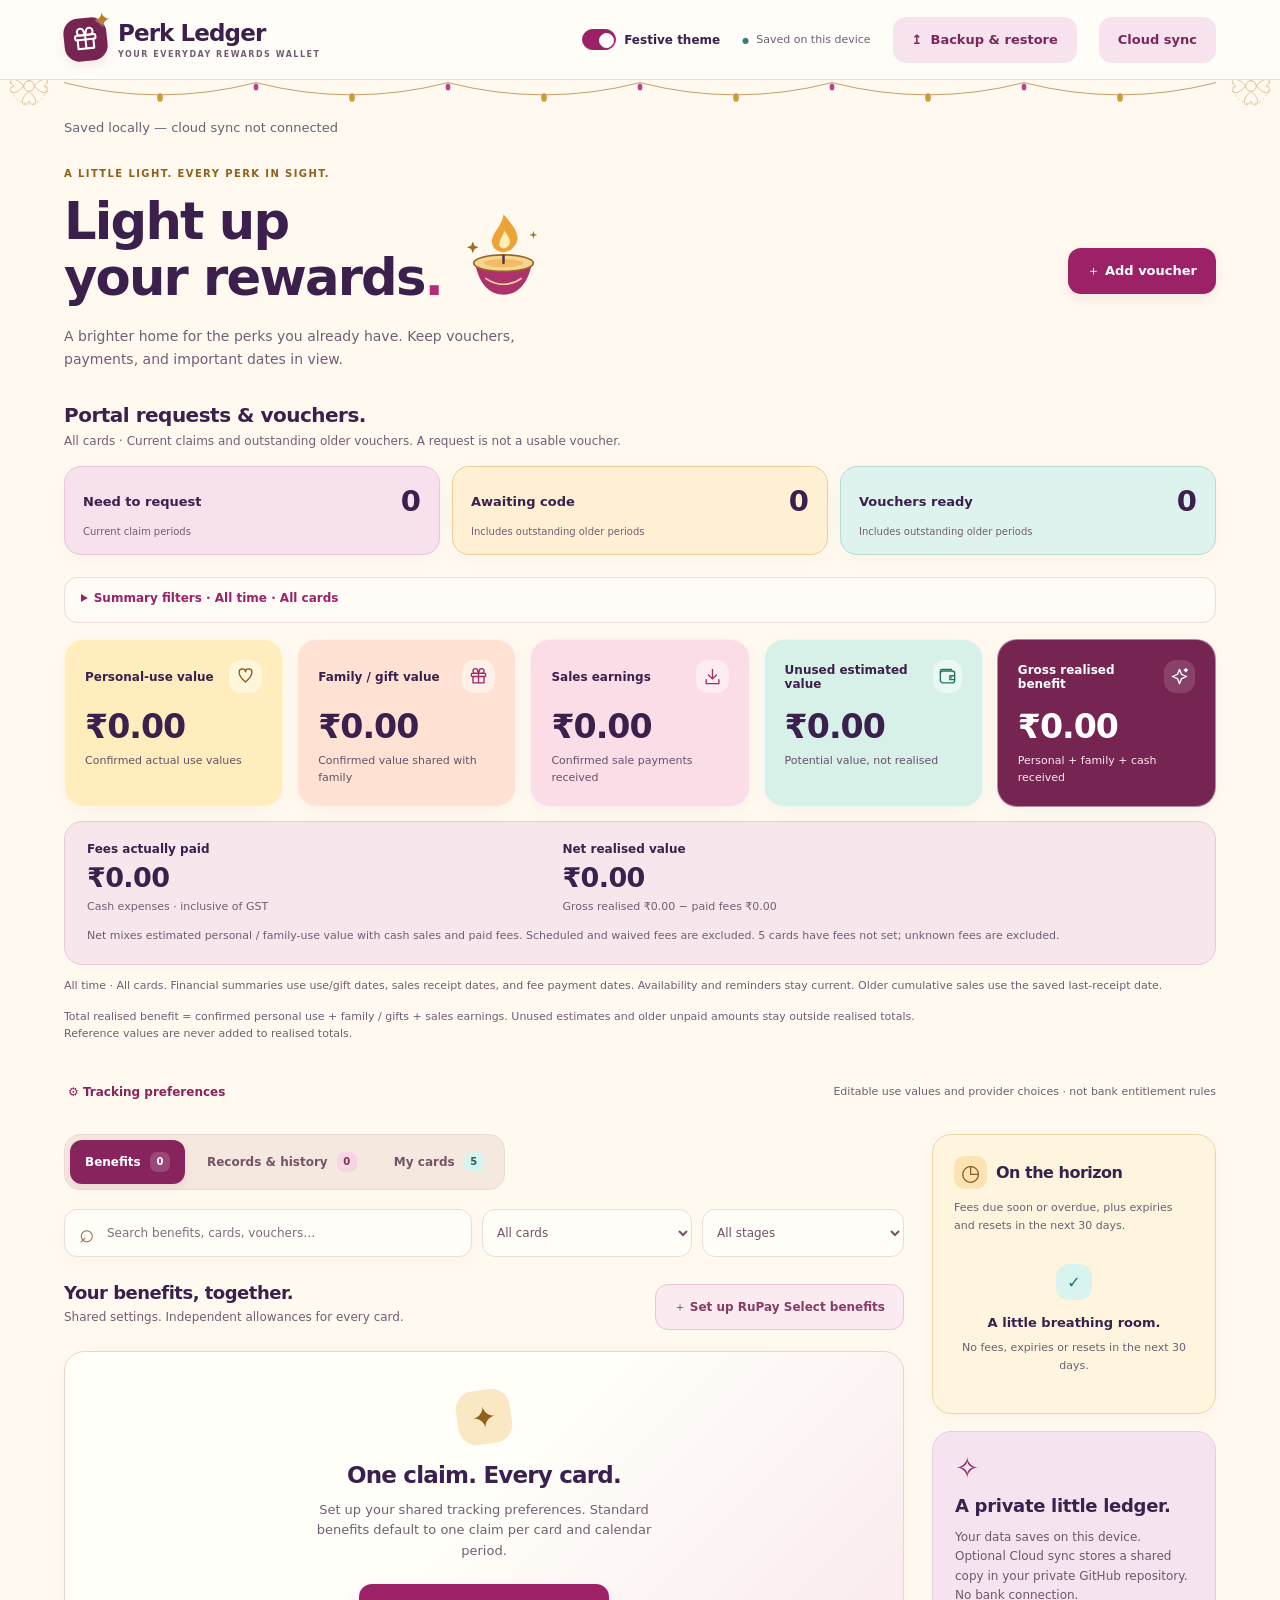
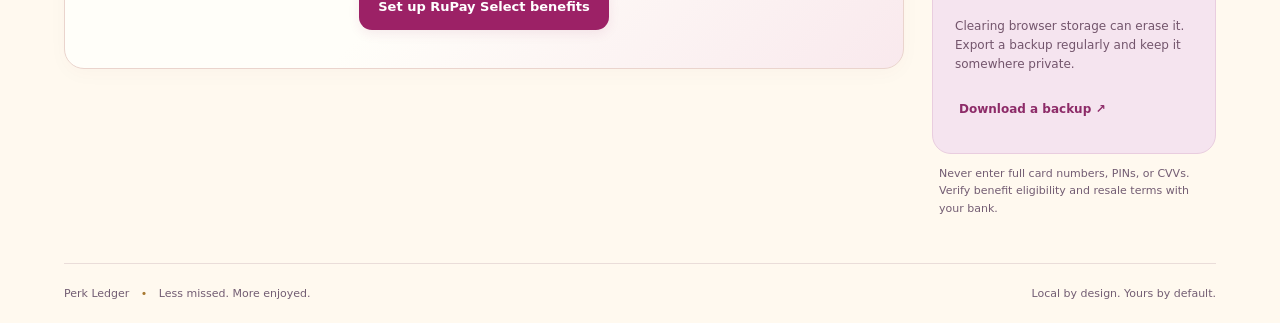
==== index.html @ 4f351e03 "Publish Perk Ledger with optional private GitHub sync" ====
<!doctype html>
<html lang="en" data-theme="festive">
<head>
<meta charset="utf-8"><meta name="viewport" content="width=device-width, initial-scale=1">
<meta name="theme-color" content="#f5f2ff"><meta name="description" content="Your private, browser-based RuPay Select benefits ledger. Track allowances, vouchers and payments.">
<title>Perk Ledger — Your rewards wallet</title>
<link rel="icon" href="./icon.svg" type="image/svg+xml"><link rel="stylesheet" href="./styles.css"><link rel="stylesheet" href="./festive.css"><link rel="stylesheet" href="./redemptions.css"><link rel="stylesheet" href="./fees.css"><link rel="stylesheet" href="./workflow.css">
<script type="module" src="./app.mjs"></script>
</head>
<body>
<header class="topbar"><a href="./" class="brand"><span class="brand-icon" aria-hidden="true"><svg viewBox="0 0 24 24" fill="none" stroke="currentColor" stroke-width="1.8" stroke-linecap="round" stroke-linejoin="round"><rect x="3" y="8" width="18" height="4" rx="1"/><path d="M5 12v8h14v-8M12 8v12M12 8H8a3 3 0 1 1 3-3Zm0 0h4a3 3 0 1 0-3-3Z"/></svg><span>✦</span></span><span>Perk Ledger<small>YOUR EVERYDAY REWARDS WALLET</small></span></a><div class="header-right"><div class="theme-setting"><label class="theme-toggle"><input type="checkbox" id="festive-theme" role="switch" checked><span>Festive theme</span></label><span id="theme-notice" role="status"></span></div><span id="save-state" role="status">Saved on this device</span><button class="button subtle" data-action="backup">↥ <span>Backup & restore</span></button></div></header>
<div class="festive-lights" aria-hidden="true"><svg viewBox="0 0 1200 32" preserveAspectRatio="none"><path d="M0 3Q100 31 200 3Q300 31 400 3Q500 31 600 3Q700 31 800 3Q900 31 1000 3Q1100 31 1200 3" fill="none" stroke="currentColor" stroke-width="1"/><g fill="#d59a35"><ellipse cx="100" cy="20" rx="3" ry="5"/><ellipse cx="300" cy="20" rx="3" ry="5"/><ellipse cx="500" cy="20" rx="3" ry="5"/><ellipse cx="700" cy="20" rx="3" ry="5"/><ellipse cx="900" cy="20" rx="3" ry="5"/><ellipse cx="1100" cy="20" rx="3" ry="5"/></g><g fill="#bd477c"><ellipse cx="200" cy="8" rx="2.5" ry="4"/><ellipse cx="400" cy="8" rx="2.5" ry="4"/><ellipse cx="600" cy="8" rx="2.5" ry="4"/><ellipse cx="800" cy="8" rx="2.5" ry="4"/><ellipse cx="1000" cy="8" rx="2.5" ry="4"/></g></svg></div>
<main>
<div id="storage-error" class="alert error" role="alert" hidden></div>
<section class="intro"><div><p class="eyebrow" id="intro-eyebrow">A LITTLE PERK. A LOT OF POSSIBILITY.</p><div class="hero-title"><span class="diya" aria-hidden="true"><svg viewBox="0 0 100 110" fill="none"><path d="M50 5c16 18 22 29 12 40-9 11-26 5-26-7 0-11 12-18 14-33Z" fill="#eea338"/><path d="M51 25c7 9 9 15 4 19-5 5-11 1-10-4 1-6 5-10 6-15Z" fill="#ffedb5"/><path d="M16 65c5 26 19 37 34 37s29-11 34-37" fill="#ae326a"/><ellipse cx="50" cy="64" rx="36" ry="10" fill="#f6d492" stroke="#986521" stroke-width="2"/><ellipse cx="50" cy="64" rx="24" ry="5" fill="#f0bc66"/><path d="M50 64v-9" stroke="#5c3150" stroke-width="3" stroke-linecap="round"/><path d="M28 82c14 10 30 10 44 0" stroke="#f5d898" stroke-width="2"/><path d="m13 38 2 5 5 2-5 2-2 5-2-5-5-2 5-2Zm73-13 1 4 4 1-4 1-1 4-1-4-4-1 4-1Z" fill="#9c6c23"/></svg></span><h1 id="page-heading">Your cards.<br>More possibilities<span>.</span></h1></div><p class="muted" id="intro-description">Keep your perks close. Track vouchers, enjoy rewards, and never miss what’s next.</p></div><div class="intro-actions"><button class="button primary" data-action="add-record">＋ Add voucher</button></div></section>
<section class="workflow-overview" aria-label="Portal workflow"><div><h2>Portal requests & vouchers.</h2><p class="muted" id="workflow-scope-note">All cards · Current claims and outstanding older vouchers. A request is not a usable voucher.</p></div><div id="workflow-counts" class="workflow-counts"></div></section><details class="summary-filter-panel"><summary id="summary-filter-caption">Summary filters · All time · All cards</summary><section class="summary-filters" aria-label="Financial summary filters"><label>Totals for<select id="summary-card" aria-label="Financial summaries for card"><option value="">All cards</option></select></label><label>From<input type="date" id="summary-from" min="2000-01-01" max="2199-12-31"></label><label>Through<input type="date" id="summary-to" min="2000-01-01" max="2199-12-31"></label><button class="text-button" data-action="clear-summary">All time</button></section></details><p id="summary-error" class="form-error" role="alert" hidden></p>
<section class="metrics" id="metrics" aria-label="Benefit totals"></section>
<section id="fee-summary" class="fee-summary" aria-label="Card fee totals"></section><p id="summary-filter-note" class="summary-filter-note"></p>
<p class="totals-note">Total realised benefit = confirmed personal use + family / gifts + sales earnings. Unused estimates and older unpaid amounts stay outside realised totals. Reference values are never added to realised totals.</p><section id="review-banner" class="review-banner" hidden></section><div class="preferences-bar"><button class="text-button" data-action="preferences">⚙ Tracking preferences</button><span>Editable use values and provider choices · not bank entitlement rules</span></div>
<div class="workspace"><section class="main-column"><nav class="tabs" aria-label="Ledger sections"><button data-tab="benefits" class="active" aria-current="page">Benefits <span id="benefit-count">0</span></button><button data-tab="records">Records & history <span id="record-count">0</span></button><button data-tab="cards">My cards <span id="card-count">5</span></button></nav>
<div class="toolbar"><label class="search"><span aria-hidden="true">⌕</span><input id="search" type="search" placeholder="Search benefits, cards, vouchers…" aria-label="Search"></label><select id="card-filter" aria-label="Filter by card"></select><select id="workflow-filter" aria-label="Filter by workflow stage"><option value="">All stages</option><option value="not requested">Not requested</option><option value="requested">Requested · awaiting code</option><option value="voucher ready">Voucher ready</option><option value="completed">Completed outcomes</option><option value="expired">Expired vouchers</option><option value="needs review">Needs review</option></select><select id="status-filter" aria-label="Filter by status" hidden><option value="">All statuses</option><option>used personally</option><option>gifted to family</option><option>sold</option><option value="review">Needs review</option><option>expired</option></select></div>
<div class="section-heading"><div><h2 id="section-title">Your benefit collection</h2><p class="muted" id="section-description">Set the rules once. Keep track of every period.</p></div><button id="section-add" class="button outline" data-action="add-benefit">＋ Add benefit</button></div>
<div id="content"></div>
</section><aside><section class="side-panel"><div class="side-title"><span class="small-icon" aria-hidden="true">◷</span><h2>On the horizon</h2></div><p class="muted">Fees due soon or overdue, plus expiries and resets in the next 30 days.</p><div id="upcoming"></div></section><section class="privacy"><span class="small-icon" aria-hidden="true">✧</span><h3>A private little ledger.</h3><p>Your data saves on this device. Optional Cloud sync stores a shared copy in your private GitHub repository. No bank connection.</p><p>Clearing browser storage can erase it. Export a backup regularly and keep it somewhere private.</p><button class="text-button" data-action="export">Download a backup ↗</button></section><p class="aside-note">Never enter full card numbers, PINs, or CVVs. Verify benefit eligibility and resale terms with your bank.</p></aside></div>
<footer><span>Perk Ledger <span class="dot">•</span> Less missed. More enjoyed.</span><span>Local by design. Yours by default.</span></footer>
</main>
<dialog id="editor"><form id="editor-form"><div class="dialog-heading"><div><p class="eyebrow" id="dialog-kicker">YOUR LEDGER</p><h2 id="dialog-title"></h2></div><button type="button" class="icon-button" data-action="close" aria-label="Close dialog">×</button></div><div id="dialog-body"></div><p id="form-error" role="alert" class="form-error"></p><div id="dialog-actions" class="dialog-actions"><button type="button" class="button subtle" data-action="close">Cancel</button><button class="button primary" type="submit">Save changes</button></div></form></dialog>
<div id="toast" class="toast" role="status" hidden><span id="toast-message"></span><span id="celebration" class="celebration"></span></div>
</body></html>
---- styles.css ----
:root {
  color-scheme: light;
  --ink: #20213f;
  --muted: #64627c;
  --line: #e4def2;
  --paper: #f5f2ff;
  --violet: #7039e7;
  --violet-dark: #5624c0;
  --shadow: 0 5px 20px #38206f07;
  font-family: ui-sans-serif, system-ui, -apple-system, BlinkMacSystemFont, 'Segoe UI', sans-serif;
  color: var(--ink);
  background: var(--paper);
  font-synthesis: none;
}
* { box-sizing: border-box; }
body { margin: 0; }
button, input, select, textarea { font: inherit; }
button, a, input, select, textarea { -webkit-tap-highlight-color: transparent; outline-offset: 4px; }
button { cursor: pointer; color: inherit; }
button:disabled { cursor: default; }
a { color: inherit; }
:where(button, a, input, select, textarea):focus-visible { outline: 3px solid #8651ed; }
button[hidden], [hidden] { display: none !important; }
svg { width: 24px; height: 24px; flex-shrink: 0; }
p { line-height: 1.6; }
h2 { font-size: 19px; letter-spacing: -.5px; margin: 0; font-weight: 750; }
h3 { font-size: 17px; letter-spacing: -.3px; margin: 0; font-weight: 750; }
.muted { color: var(--muted); font-size: 13px; line-height: 1.65; margin: 5px 0; }
.topbar {
  min-height: 80px;
  padding: 15px 5%;
  display: flex;
  justify-content: space-between;
  align-items: center;
  gap: 20px;
  background: #ffffffc9;
  border-bottom: 1px solid var(--line);
}
.brand { display: flex; align-items: center; gap: 11px; text-decoration: none; font-weight: 850; font-size: 23px; letter-spacing: -.9px; }
.brand small { display: block; font-size: 8px; letter-spacing: 1.5px; font-weight: 700; margin-top: 4px; color: var(--muted); }
.brand-icon { display: grid; place-items: center; position: relative; background: var(--violet); color: #fff; width: 43px; height: 43px; border-radius: 15px; transform: rotate(-6deg); box-shadow: 0 4px 10px #7039e72b; }
.brand-icon svg { width: 27px; height: 27px; }
.brand-icon span { position: absolute; right: -5px; top: -8px; font-size: 21px; color: #f5ac37; text-shadow: 0 0 3px white; }
.header-right { display: flex; gap: 22px; align-items: center; }
#save-state { font-size: 11px; color: var(--muted); }
#save-state::before { content: '●'; color: #188471; margin-right: 7px; font-size: 8px; }
.button { border: 1px solid transparent; border-radius: 13px; min-height: 46px; padding: 12px 18px; display: inline-flex; align-items: center; justify-content: center; gap: 8px; font-size: 13px; font-weight: 750; text-decoration: none; }
.primary { background: var(--violet); color: white; box-shadow: 0 4px 10px #7039e71a; }
.primary:hover { background: var(--violet-dark); }
.subtle { background: #eee7ff; color: #5432a0; }
.subtle:hover { background: #e4d8ff; }
.outline { border-color: #d9c9fc; background: #f0e9ff; color: #582bad; }
.outline:hover { background: #e7dbff; }
.text-button { color: #5e2cc0; font-size: 12px; font-weight: 750; border: 0; min-height: 44px; background: transparent; padding: 9px 4px; text-align: left; border-radius: 8px; }
.text-button:hover { background: #f0e8ff; }
main { max-width: 1440px; margin: auto; padding: 0 5%; }
.intro { display: flex; justify-content: space-between; align-items: center; gap: 24px; padding: 35px 0 27px; }
.eyebrow { font-size: 10px; font-weight: 800; letter-spacing: 1.4px; margin: 0 0 12px; color: #7350a7; }
h1 { font-size: clamp(36px, 4vw, 52px); line-height: 1.08; font-weight: 850; letter-spacing: -2px; margin: 0 0 15px; }
h1 > span { color: var(--violet); }
.intro .muted { max-width: 470px; font-size: 14px; }
.intro > .button { flex-shrink: 0; }
.metrics { display: grid; grid-template-columns: repeat(4, 1fr); gap: 14px; }
.metric { border: 1px solid #ffffff75; border-radius: 20px; padding: 20px; min-width: 0; box-shadow: var(--shadow); }
.metric-personal { background: #e6dbff; }
.metric-sales { background: #ccf3eb; }
.metric-pending { background: #ffe0cf; }
.metric-unused { background: #fff0b9; }
.metric-label { display: flex; align-items: center; justify-content: space-between; font-size: 12px; font-weight: 750; gap: 8px; }
.metric-icon { display: grid; place-items: center; width: 33px; height: 33px; border-radius: 12px; background: #ffffff75; }
.metric-icon svg { width: 19px; height: 19px; }
.metric-personal .metric-icon { color: #6a32bd; }
.metric-sales .metric-icon { color: #116f67; }
.metric-pending .metric-icon { color: #a24b27; }
.metric-unused .metric-icon { color: #926114; }
.metric > strong { font-size: clamp(26px, 2.6vw, 35px); font-weight: 800; letter-spacing: -1px; display: block; margin: 14px 0 7px; overflow-wrap: anywhere; }
.metric > small { color: #51516b; font-size: 11px; line-height: 1.5; display: block; }
.totals-note { color: var(--muted); font-size: 11px; line-height: 1.6; margin: 13px 0 27px; max-width: 880px; }
.workspace { display: grid; grid-template-columns: minmax(0, 1fr) 284px; gap: 28px; }
.main-column { min-width: 0; }
.tabs { display: flex; gap: 7px; padding: 5px; border: 1px solid #e7dff7; background: #ede7f9; border-radius: 16px; margin-bottom: 19px; width: fit-content; max-width: 100%; }
.tabs button { min-height: 44px; border: 0; border-radius: 12px; font-size: 12px; font-weight: 750; padding: 10px 15px; background: transparent; white-space: nowrap; color: #5d527a; }
.tabs button:hover { background: #e1d6f6; }
.tabs button.active { color: #fff; background: var(--violet); box-shadow: 0 3px 9px #7039e72b; }
.tabs span { display: inline-flex; align-items: center; justify-content: center; min-width: 20px; min-height: 20px; margin-left: 5px; font-size: 10px; padding: 2px 5px; background: #d8f4ef; color: #246659; border-radius: 7px; }
.tabs [data-tab="benefits"] span { background: #eddbff; color: #633b95; }
.tabs [data-tab="records"] span { background: #ffe2ca; color: #8b411b; }
.tabs .active span { background: #ffffff2b; color: #fff; }
.toolbar { display: flex; gap: 10px; }
.search { display: flex; align-items: center; gap: 10px; flex: 1; min-width: 120px; padding: 0 14px; background: #fff; border: 1px solid var(--line); border-radius: 13px; box-shadow: var(--shadow); }
.search > span { font-size: 26px; color: #8668b1; }
.search input { border: 0; background: none; min-width: 0; width: 100%; min-height: 46px; font-size: 12px; color: var(--ink); }
input::placeholder { color: #76708b; opacity: 1; }
.toolbar select { max-width: 210px; font-size: 12px; min-width: 110px; min-height: 46px; background: #fff; border: 1px solid var(--line); border-radius: 13px; padding: 10px; color: #554674; }
.section-heading { display: flex; gap: 15px; align-items: center; justify-content: space-between; margin: 25px 0 18px; }
.section-heading h2 { font-size: 18px; }
.section-heading .muted { font-size: 12px; }
.section-heading .button { white-space: nowrap; font-size: 12px; }
.benefit-grid, .cards-grid { display: grid; grid-template-columns: repeat(2, minmax(0, 1fr)); gap: 16px; }
.category-spa { --accent: #b42b77; --tint: #ffe4f3; --edge: #f4bddc; }
.category-fitness { --accent: #ac4b10; --tint: #ffead5; --edge: #f6cd9e; }
.category-healthcare { --accent: #08766d; --tint: #d5f7ef; --edge: #a2ded2; }
.category-ott { --accent: #6d36c5; --tint: #eee1ff; --edge: #d9bdf9; }
.category-cab { --accent: #255cc0; --tint: #e1edff; --edge: #b8d2fc; }
.category-other { --accent: #62518c; --tint: #ece7f8; --edge: #d5c9ee; }
.benefit-card { background: #fff; border: 1px solid var(--line); border-top: 4px solid var(--edge); border-radius: 19px; padding: 21px; min-width: 0; box-shadow: var(--shadow); }
.card-top { display: flex; justify-content: space-between; align-items: center; gap: 8px; margin-bottom: 17px; }
.perk-icon { display: grid; place-items: center; flex-shrink: 0; width: 42px; height: 42px; border-radius: 14px; background: var(--tint, #eee1ff); color: var(--accent, #6d36c5); }
.perk-icon svg { width: 24px; height: 24px; }
.badge { display: inline-block; max-width: 100%; font-size: 11px; font-weight: 650; padding: 7px 10px; background: #eee8f8; border-radius: 100px; text-transform: capitalize; color: #5d4c7b; white-space: normal; line-height: 1.4; }
.card-top .badge { color: var(--accent); background: var(--tint); font-size: 10px; }
.card-owner { font-size: 11px; color: var(--muted); margin: 7px 0 18px; }
.benefit-value { font-size: 26px; font-weight: 800; letter-spacing: -.8px; margin-bottom: 17px; }
.benefit-value span { font-size: 12px; color: var(--muted); font-weight: 450; letter-spacing: 0; }
.allowance { font-size: 12px; color: var(--muted); }
.allowance strong { font-size: 17px; color: var(--ink); margin-right: 4px; }
.allowance > span { float: right; margin-top: 4px; font-size: 11px; }
.progress { height: 6px; background: var(--tint); border-radius: 5px; overflow: hidden; margin: 10px 0 13px; }
.progress span { background: var(--accent); height: 100%; display: block; }
.period-caption { font-size: 11px; color: var(--muted); line-height: 1.8; margin: 0 0 16px; }
.card-actions { display: flex; align-items: center; gap: 12px; border-top: 1px solid #eee8f6; padding-top: 14px; flex-wrap: wrap; }
.small { font-size: 12px; padding: 9px 12px; }
.side-panel { background: #fffbf3; border: 1px solid #f0dfbb; border-radius: 19px; padding: 21px; box-shadow: var(--shadow); }
.side-title { display: flex; align-items: center; gap: 9px; }
.side-title h2 { font-size: 16px; }
.small-icon { font-size: 22px; }
.side-title .small-icon { color: #965714; display: grid; place-items: center; width: 33px; height: 33px; background: #ffedbf; border-radius: 11px; }
.side-panel > .muted { font-size: 11px; margin-top: 10px; }
.calm { padding: 24px 0 10px; text-align: center; }
.calm > span { display: grid; place-items: center; color: #16766d; background: #d8f4ee; border-radius: 13px; width: 36px; height: 36px; margin: 0 auto 12px; }
.calm strong { font-size: 13px; font-weight: 700; }
.calm p { color: var(--muted); font-size: 11px; margin: 8px 0; }
.event { display: flex; gap: 11px; align-items: center; text-align: left; background: #fff; border: 1px solid #f3dfc2; border-radius: 13px; width: 100%; padding: 11px; margin-top: 12px; }
.event > span:last-child { min-width: 0; }
.event strong { display: block; font-size: 12px; overflow-wrap: anywhere; }
.event small { display: block; color: #7b5b3a; font-size: 11px; line-height: 1.5; margin-top: 4px; }
.event-expiry { background: #fff2ec; border-color: #f5c6b7; }
.event-expiry small { color: #9d4131; }
.event-expiry .date-tile { background: #ffd5c7; color: #8a3626; }
.date-tile { background: #ffedbe; color: #825211; border-radius: 10px; padding: 8px; min-width: 43px; text-align: center; text-transform: uppercase; font-size: 10px; font-weight: 700; }
.date-tile strong { font-size: 20px; margin-top: 2px; }
.privacy { background: #e9e0ff; border: 1px solid #dacef8; border-radius: 19px; padding: 22px; margin-top: 17px; }
.privacy .small-icon { color: #673ab2; font-size: 29px; line-height: 1; }
.privacy h3 { font-size: 18px; font-weight: 800; margin-top: 12px; }
.privacy p { color: #5c5078; font-size: 12px; }
.privacy .text-button { color: #5421af; }
.aside-note { font-size: 11px; color: var(--muted); padding: 0 7px; }
.empty { background: linear-gradient(135deg, #fff 45%, #f1eaff); border: 1px solid #e0d2f6; border-radius: 20px; text-align: center; padding: 38px 22px; box-shadow: var(--shadow); }
.empty-icon { display: grid; place-items: center; background: #ede0ff; color: #7a37d0; width: 54px; height: 54px; border-radius: 18px; margin: 0 auto 18px; font-size: 30px; transform: rotate(-8deg); }
.empty h3 { font-size: 23px; font-weight: 800; letter-spacing: -.8px; }
.empty p { font-size: 13px; color: var(--muted); max-width: 350px; margin: 12px auto 22px; }
.suggestions { padding: 22px 0; text-align: center; }
.suggestions > span { font-size: 10px; letter-spacing: 1.2px; text-transform: uppercase; font-weight: 750; color: var(--muted); }
.suggestions p { display: flex; justify-content: center; flex-wrap: wrap; gap: 7px; margin: 12px 0; }
.suggestions p > span { display: inline-flex; gap: 6px; align-items: center; font-size: 11px; font-weight: 650; padding: 8px 10px; border-radius: 100px; color: var(--accent); background: var(--tint); }
.suggestions svg { width: 16px; height: 16px; }
.suggestions small { font-size: 11px; color: var(--muted); line-height: 1.6; display: block; }
.bank-card { position: relative; overflow: hidden; isolation: isolate; background: #6139ca; color: #fff; border: 1px solid #ffffff24; border-radius: 22px; padding: 23px; min-width: 0; box-shadow: 0 8px 20px #3c236519; }
.bank-card::before, .bank-card::after { content: ''; position: absolute; z-index: -1; pointer-events: none; border-radius: 50%; width: 235px; height: 235px; right: -85px; top: -80px; border: 32px solid #ffffff0c; }
.bank-card::after { width: 190px; height: 190px; right: -65px; top: -58px; border-width: 1px; border-color: #ffffff24; }
.color-0 { background: linear-gradient(120deg, #6034cb, #8857dd); }
.color-1 { background: linear-gradient(120deg, #086e78, #167b83); }
.color-2 { background: linear-gradient(120deg, #2d467c, #4e62a1); }
.color-3 { background: linear-gradient(120deg, #93404e, #af535c); }
.color-4 { background: linear-gradient(120deg, #7a3c88, #9e50a2); }
.bank-card-heading { display: flex; justify-content: space-between; align-items: center; gap: 12px; font-size: 14px; font-weight: 750; }
.select-label { font-size: 9px; letter-spacing: .7px; white-space: nowrap; font-style: italic; border: 1px solid #ffffff40; padding: 5px 7px; border-radius: 7px; }
.wallet-symbols { display: flex; align-items: center; gap: 12px; margin: 20px 0 12px; }
.chip { display: grid; place-items: center; color: #716140; font-size: 31px; line-height: 1; width: 38px; height: 30px; border-radius: 7px; background: linear-gradient(130deg, #f9e4b4, #d8bc7a); }
.contactless { display: flex; color: #ffffffb3; }
.contactless svg { width: 23px; height: 23px; }
.bank-card .masked-digits { font-family: ui-monospace, SFMono-Regular, Consolas, monospace; font-size: 17px; letter-spacing: 1.5px; margin: 0 0 18px; }
.wallet-owner { display: flex; gap: 14px; justify-content: space-between; align-items: end; }
.wallet-label { font-size: 8px; letter-spacing: 1.4px; font-weight: 650; color: #ffffffe0; }
.wallet-owner h3 { font-size: 17px; margin-top: 3px; }
.wallet-owner p { font-size: 11px; text-align: right; margin: 0; max-width: 55%; color: #fffffff0; overflow-wrap: anywhere; }
.wallet-owner small { font-size: 10px; display: block; opacity: .88; margin-top: 4px; }
.bank-card-bottom { border-top: 1px solid #ffffff38; padding-top: 5px; display: flex; align-items: center; justify-content: space-between; margin-top: 17px; gap: 8px; }
.bank-card-bottom > span { font-size: 11px; color: #fffffff0; }
.bank-card .text-button { color: #fff; padding: 9px 8px; }
.bank-card .text-button:hover { background: #ffffff20; }
.record { position: relative; background: #fff; border: 1px solid var(--line); border-left: 5px solid var(--edge); border-radius: 19px; padding: 21px; margin-bottom: 16px; overflow-wrap: anywhere; box-shadow: var(--shadow); }
.record-heading { display: flex; align-items: start; gap: 12px; }
.record-heading > div { flex: 1; min-width: 0; }
.record-heading p { font-size: 11px; margin-bottom: 0; }
.record-heading .badge { flex-shrink: 0; }
.record-heading .perk-icon { width: 37px; height: 37px; border-radius: 12px; }
.record-heading svg { width: 21px; height: 21px; }
.record-details { display: grid; grid-template-columns: 1.3fr 1fr 1fr 1.2fr; gap: 12px; margin: 19px 0; border-top: 1px dashed #d7cbe9; padding-top: 17px; }
.record-details small { display: block; font-size: 11px; color: var(--muted); margin-bottom: 6px; }
.record-details strong { font-size: 12px; font-weight: 650; white-space: pre-wrap; }
.record-details > div:first-child strong { font-family: ui-monospace, SFMono-Regular, Consolas, monospace; letter-spacing: .3px; }
.record-details .expiry-label { padding: 8px 10px; margin: -8px 0; border-radius: 10px; }
.expiry-dated { background: #fff1d3; }
.expiry-dated small, .expiry-dated strong { color: #87501c; }
.expiry-expired { background: #ffe6df; }
.expiry-expired small, .expiry-expired strong { color: #a13728; }
.record-footer { position: relative; display: flex; align-items: center; justify-content: space-between; gap: 12px; border-top: 1px dashed #d7cbe9; padding-top: 9px; margin-top: 15px; }
.record-footer::before, .record-footer::after { content: ''; position: absolute; top: -8px; width: 14px; height: 14px; background: var(--paper); border: 1px solid var(--line); border-radius: 50%; }
.record-footer::before { left: -31px; }
.record-footer::after { right: -29px; }
.record-footer small { font-size: 11px; color: var(--muted); }
.status-available { background: #daf5ee; color: #14685d; }
.status-claimed { background: #e9e0ff; color: #6134ab; }
.status-sold { background: #dfeaff; color: #2959a2; }
.status-expired { background: #ffe2da; color: #a13626; }
.status-used-personally { background: #ffdfef; color: #9f2867; }
.sale-line { font-size: 12px; display: flex; flex-wrap: wrap; gap: 10px 15px; align-items: center; background: #edf5ff; border-radius: 11px; padding: 12px; }
.sale-line span { color: #136d62; }
.sale-line strong { color: #9d4a22; background: #ffe7d5; border-radius: 7px; padding: 5px 7px; font-weight: 650; }
.record-notes { font-size: 12px; color: var(--muted); white-space: pre-wrap; }
footer { border-top: 1px solid var(--line); padding: 23px 0; margin-top: 35px; display: flex; justify-content: space-between; gap: 14px; font-size: 11px; color: var(--muted); }
.dot { margin: 0 8px; color: #9172ba; }
dialog { border: 1px solid #e5d9fa; border-top: 5px solid #a579ed; border-radius: 23px; background: #fbf9ff; color: var(--ink); width: min(670px, calc(100% - 24px)); max-height: 90dvh; padding: 26px; box-shadow: 0 20px 100px #25194a40; }
dialog::backdrop { background: #25204470; backdrop-filter: blur(4px); }
.dialog-heading { display: flex; align-items: start; justify-content: space-between; gap: 12px; margin-bottom: 17px; }
.dialog-heading h2 { font-size: 28px; line-height: 1.2; font-weight: 800; letter-spacing: -.9px; }
.dialog-heading .eyebrow { margin-bottom: 8px; }
.icon-button { border: 0; background: #eee4ff; color: #6534ad; width: 44px; height: 44px; border-radius: 15px; font-size: 26px; flex-shrink: 0; }
.icon-button:hover { background: #e3d3ff; }
.form-note { font-size: 12px; color: #615773; margin: 14px 0 22px; background: #f0eafd; border: 1px solid #e6dbf7; border-radius: 12px; padding: 13px; }
.form-grid { display: grid; grid-template-columns: 1fr 1fr; gap: 17px 16px; }
.field { display: flex; flex-direction: column; gap: 8px; font-size: 12px; font-weight: 700; min-width: 0; }
.field input, .field select, .field textarea { width: 100%; min-height: 46px; border: 1px solid #d4c7e8; border-radius: 11px; padding: 11px; background: #fff; color: var(--ink); font-size: 14px; font-weight: 450; }
.field input:focus, .field select:focus, .field textarea:focus { border-color: #9966df; }
.field textarea { min-height: 90px; resize: vertical; }
.field input:disabled { background: #eeeaf3; color: #6e667f; border-color: #ddd6e9; }
.field input[readonly] { background: #f0eafa; }
.full { grid-column: 1 / -1; }
#sale-fields { padding: 15px; background: #e8f5f2; border: 1px solid #c4e6dd; border-radius: 14px; }
#sale-fields .field { color: #216354; }
.dialog-actions { display: flex; justify-content: flex-end; gap: 10px; border-top: 1px solid var(--line); margin-top: 22px; padding-top: 18px; }
.danger-button { min-height: 44px; background: #fff0eb; border: 1px solid #f0cdc2; border-radius: 10px; color: #a13727; font-size: 12px; font-weight: 650; margin-top: 18px; padding: 10px 12px; }
.danger-button:hover { background: #ffded3; }
.form-error { color: #a13226; font-size: 12px; white-space: pre-wrap; }
.form-error:not(:empty) { border-radius: 10px; padding: 12px; background: #ffe9e2; border: 1px solid #f2c6ba; }
.backup-block { padding: 19px; border: 1px solid #e0d2f4; background: #fff; border-radius: 15px; margin: 15px 0; }
.backup-block:nth-child(3) { background: #f0f9f7; border-color: #cce7e0; }
.backup-block p { font-size: 12px; color: var(--muted); }
.period-list article { padding: 16px; border: 1px solid #e1d3f7; border-left: 4px solid #b58ce9; background: #fff; border-radius: 13px; margin-top: 12px; }
.period-list article:nth-child(even) { border-left-color: #69bdb2; }
.period-list h3 { font-size: 14px; }
.period-list p { font-size: 12px; color: var(--muted); margin-bottom: 0; }
.import-summary { padding: 13px; background: #ddf6ec; color: #225f4d !important; border-radius: 11px; }
.toast { position: fixed; bottom: 22px; left: 50%; transform: translateX(-50%); background: #30204f; color: #fff; padding: 14px 22px; border: 1px solid #a885d1; border-radius: 14px; font-size: 13px; box-shadow: 0 4px 25px #21103b30; max-width: calc(100% - 30px); width: max-content; z-index: 5; }
.alert { border: 1px solid #e8b29f; background: #fff0e8; color: #8d3825; border-radius: 13px; padding: 16px; font-size: 13px; margin-top: 20px; overflow-wrap: anywhere; }
input[type=file] { font-size: 12px; }
input[type=file]::file-selector-button { background: #eee3ff; border: 0; color: #57318e; border-radius: 7px; padding: 8px; margin-right: 8px; font-weight: 650; cursor: pointer; }
.benefit-card h3, .bank-card h3, .record h3 { overflow-wrap: anywhere; }
@media (min-width: 1500px) {
  main { padding: 0 60px; }
  .topbar { padding-left: max(60px, calc((100vw - 1320px) / 2)); padding-right: max(60px, calc((100vw - 1320px) / 2)); }
}
@media (max-width: 1100px) {
  .workspace { grid-template-columns: minmax(0, 1fr) 250px; gap: 20px; }
  .metric { padding: 18px 15px; }
  .metric-label { font-size: 11px; }
  .benefit-card { padding: 18px; }
  .toolbar { flex-wrap: wrap; }
  .toolbar select { flex: 1; max-width: 100%; }
  .search { flex-basis: 100%; }
  .record-details { grid-template-columns: 1fr 1fr; gap: 17px; }
}
@media (max-width: 800px) {
  .workspace { grid-template-columns: 1fr; }
  aside { display: grid; grid-template-columns: 1fr 1fr; gap: 16px; }
  .privacy { margin-top: 0; }
  .aside-note { grid-column: 1 / -1; margin: 0; }
  .metrics { grid-template-columns: repeat(2, 1fr); }
  .intro { padding-top: 29px; }
  .header-right { gap: 10px; }
  #save-state { font-size: 10px; max-width: 120px; }
  .topbar { padding: 14px 5%; min-height: 76px; }
}
@media (max-width: 520px) {
  main { padding: 0 16px; }
  .topbar { padding: 13px 16px; gap: 8px; min-height: 74px; }
  .brand { font-size: 20px; gap: 9px; }
  .brand small { font-size: 6px; letter-spacing: .85px; }
  .brand-icon { height: 36px; width: 36px; border-radius: 12px; }
  .brand-icon svg { width: 23px; height: 23px; }
  .brand-icon span { font-size: 18px; top: -7px; }
  .header-right { flex-direction: column-reverse; gap: 5px; align-items: flex-end; }
  .header-right .button { font-size: 10px; min-height: 44px; padding: 8px 10px; border-radius: 11px; }
  #save-state { font-size: 8px; max-width: 145px; }
  .intro { align-items: start; flex-direction: column; padding: 25px 0 21px; gap: 17px; }
  .eyebrow { font-size: 9px; letter-spacing: 1px; margin-bottom: 10px; }
  h1 { font-size: 36px; letter-spacing: -1.5px; line-height: 1.08; }
  .intro .muted { font-size: 13px; max-width: 330px; }
  .intro > .button { width: 100%; }
  .metrics { gap: 10px; }
  .metric { padding: 15px 13px; border-radius: 17px; }
  .metric-label { font-size: 11px; gap: 5px; }
  .metric-icon { width: 25px; height: 25px; border-radius: 9px; flex-shrink: 0; }
  .metric-icon svg { width: 16px; height: 16px; }
  .metric > strong { font-size: 27px; margin: 11px 0 5px; }
  .metric > small { font-size: 10px; }
  .totals-note { font-size: 10px; margin: 12px 0 20px; }
  .tabs { gap: 3px; padding: 4px; width: 100%; border-radius: 14px; margin-bottom: 15px; }
  .tabs button { padding: 9px 8px; font-size: 11px; flex: 1; border-radius: 10px; }
  .tabs span { font-size: 9px; margin-left: 3px; min-width: 17px; min-height: 17px; padding: 1px 4px; border-radius: 5px; }
  .toolbar { gap: 8px; flex-wrap: wrap; }
  .search { flex-basis: 100%; }
  .toolbar select { flex: 1; max-width: 100%; }
  .search input, .toolbar select { font-size: 13px; }
  .section-heading { margin: 21px 0 15px; align-items: start; gap: 10px; }
  .section-heading h2 { font-size: 17px; line-height: 1.4; }
  .section-heading .muted { font-size: 11px; }
  .section-heading > .button { padding: 9px 11px; font-size: 11px; }
  .benefit-grid, .cards-grid { grid-template-columns: 1fr; gap: 14px; }
  .benefit-card { padding: 20px; }
  .card-actions { gap: 13px; }
  .card-actions .button { flex: 1; }
  .bank-card { padding: 21px; }
  .record { padding: 18px; }
  .record-heading { gap: 9px; flex-wrap: wrap; }
  .record-heading h3 { font-size: 15px; }
  .record-heading .badge { max-width: 115px; font-size: 10px; }
  .record-heading .perk-icon { width: 33px; height: 33px; border-radius: 11px; }
  .record-details { grid-template-columns: 1fr 1fr; gap: 18px 12px; margin-bottom: 20px; }
  .record-footer::before { left: -28px; }
  .record-footer::after { right: -26px; }
  .record-footer small { font-size: 10px; }
  .sale-line { font-size: 11px; }
  aside { grid-template-columns: 1fr; margin-top: 5px; }
  .side-panel, .privacy { padding: 20px; }
  .calm { padding: 20px 0 7px; }
  .empty { padding: 29px 18px; }
  .empty h3 { font-size: 21px; }
  .empty p { font-size: 12px; }
  .suggestions { padding: 20px 0; }
  .suggestions small { font-size: 10px; }
  dialog { padding: 21px 17px; border-radius: 20px; }
  .dialog-heading h2 { font-size: 25px; }
  .form-grid { grid-template-columns: 1fr; gap: 16px; }
  .full { grid-column: 1; }
  .field input, .field select, .field textarea { font-size: 16px; }
  .form-grid > div:empty { display: none; }
  .dialog-actions .button { flex: 1; }
  .form-note { font-size: 12px; padding: 12px; }
  .backup-block { padding: 15px; }
  footer { flex-direction: column; gap: 7px; margin-top: 27px; font-size: 10px; }
}
@media (max-width: 360px) {
  .brand { font-size: 18px; gap: 7px; }
  .brand small { max-width: 120px; line-height: 1.5; }
  .header-right .button { font-size: 9px; padding: 8px; }
  h1 { font-size: 32px; }
  .metric { padding: 13px 11px; }
  .metric-label { font-size: 10px; }
  .metric-icon { width: 22px; height: 22px; }
  .metric > strong { font-size: 24px; }
  .tabs button { font-size: 10px; padding: 9px 5px; }
  .tabs span { margin-left: 2px; }
}
@media (hover: hover) and (prefers-reduced-motion: no-preference) {
  .button, .text-button, .icon-button, .tabs button { transition: transform .16s ease, background .16s ease, box-shadow .16s ease; }
  .benefit-card, .bank-card, .metric, .record, .event { transition: transform .2s ease, box-shadow .2s ease; }
  .button:hover { transform: translateY(-1px); }
  .benefit-card:hover, .bank-card:hover { transform: translateY(-3px); box-shadow: 0 10px 25px #502a8d12; }
  .metric:hover, .record:hover { transform: translateY(-2px); box-shadow: 0 8px 22px #502a8d10; }
  .event:hover { transform: translateX(2px); }
}
@media (prefers-reduced-motion: no-preference) {
  .button:active, .tabs button:active { transform: scale(.98); }
}
---- festive.css ----
/* Shared theme controls. The everyday palette remains in styles.css. */
.theme-setting { position: relative; }
.theme-toggle { display: inline-flex; align-items: center; gap: 8px; min-height: 44px; cursor: pointer; font-size: 12px; font-weight: 700; white-space: nowrap; }
.theme-toggle input { appearance: none; position: relative; flex-shrink: 0; width: 34px; height: 21px; margin: 0; border: 1px solid #aa96c9; border-radius: 30px; background: #e0d7ed; cursor: pointer; }
.theme-toggle input::before { content: ''; display: block; width: 13px; height: 13px; background: #fff; border: 1px solid #b8a5cf; border-radius: 50%; position: absolute; top: 3px; left: 3px; }
.theme-toggle input:checked { background: #9c2166; border-color: #9c2166; }
.theme-toggle input:checked::before { left: 16px; border-color: white; }
#theme-notice:not(:empty) { display: block; font-size: 11px; max-width: 240px; padding: 8px; background: #fff0ce; border: 1px solid #e4c995; color: #78501a; border-radius: 8px; }
.hero-title { display: flex; align-items: center; gap: 20px; }
.diya, .festive-lights { display: none; }
.intro-actions { flex-shrink: 0; text-align: center; }
.celebration { display: flex; align-items: center; justify-content: center; gap: 8px; min-height: 29px; margin-top: 5px; font-size: 11px; font-weight: 700; color: #8f285d; }
.celebration-sparks { position: relative; display: block; width: 52px; height: 24px; flex-shrink: 0; overflow: hidden; }
.celebration-sparks i { font-style: normal; position: absolute; left: calc(var(--spark-index) * 10px); top: calc(3px + var(--spark-index) * 2px); font-size: 11px; color: #a96617; opacity: 0; }
.celebration-sparks i:nth-child(even) { color: #a42e6a; }
:root[data-theme="everyday"] .celebration { visibility: hidden; }
:root[data-theme="festive"] {
  --ink: #3b204d;
  --muted: #735d73;
  --line: #eaddd9;
  --paper: #fff9ef;
  --violet: #9c2166;
  --violet-dark: #7b174f;
  --shadow: 0 5px 20px #77352b07;
}
[data-theme="festive"] :where(button, a, input, select, textarea):focus-visible { outline-color: #984186; }
[data-theme="festive"] .topbar { background: #fffdf7; border-bottom-color: #ecddc7; }
[data-theme="festive"] .brand-icon { background: #762451; box-shadow: 0 4px 12px #8f285d1a; }
[data-theme="festive"] .brand-icon > span { color: #bd7e23; }
[data-theme="festive"] #save-state::before { color: #327c70; }
[data-theme="festive"] .subtle { color: #7b2857; background: #f7e3ed; }
[data-theme="festive"] .subtle:hover { background: #f3d3e2; }
[data-theme="festive"] .outline { color: #853c65; border-color: #eac5d4; background: #fbebf0; }
[data-theme="festive"] .outline:hover { background: #f7dce7; }
[data-theme="festive"] .text-button { color: #8a235a; }
[data-theme="festive"] .text-button:hover { background: #f9e7ef; }
[data-theme="festive"] .festive-lights { display: block; height: 32px; color: #be955c; position: relative; overflow: hidden; padding: 0 5%; pointer-events: none; }
[data-theme="festive"] .festive-lights > svg { width: 100%; height: 28px; }
/* Decorative corners live entirely in the light strip, outside controls and totals. */
[data-theme="festive"] .festive-lights::before, [data-theme="festive"] .festive-lights::after {
  content: ''; position: absolute; width: 48px; height: 48px; top: -18px; opacity: .5;
  background: url("data:image/svg+xml,%3Csvg xmlns='http://www.w3.org/2000/svg' viewBox='0 0 64 64' fill='none' stroke='%23b98336' stroke-width='1.2'%3E%3Ccircle cx='32' cy='32' r='7'/%3E%3Ccircle cx='32' cy='32' r='24' stroke-dasharray='2 4'/%3E%3Cpath d='M32 25C16 12 25 0 32 12C39 0 48 12 32 25ZM39 32C52 16 64 25 52 32C64 39 52 48 39 32ZM32 39C48 52 39 64 32 52C25 64 16 52 32 39ZM25 32C12 48 0 39 12 32C0 25 12 16 25 32Z'/%3E%3C/svg%3E") center / contain;
}
[data-theme="festive"] .festive-lights::before { left: 5px; }
[data-theme="festive"] .festive-lights::after { right: 5px; }
[data-theme="festive"] .intro { padding-top: 23px; }
[data-theme="festive"] .eyebrow { color: #91601d; }
[data-theme="festive"] h1 { letter-spacing: -1.8px; }
[data-theme="festive"] h1 > span { color: #b62b72; }
[data-theme="festive"] .diya { display: block; width: 83px; flex-shrink: 0; order: 1; }
[data-theme="festive"] .diya svg { width: 100%; height: auto; }
[data-theme="festive"] .intro .muted { max-width: 510px; }
[data-theme="festive"] .primary { box-shadow: 0 4px 12px #9c216616; }
[data-theme="festive"] .metric-personal { background: #ffedbd; }
[data-theme="festive"] .metric-sales { background: #fbdde7; }
[data-theme="festive"] .metric-pending { background: #e9dff7; }
[data-theme="festive"] .metric-unused { background: #d7f1e8; }
[data-theme="festive"] .metric > small { color: #645269; }
[data-theme="festive"] .metric-personal .metric-icon { color: #8a5918; }
[data-theme="festive"] .metric-sales .metric-icon { color: #9e3261; }
[data-theme="festive"] .metric-pending .metric-icon { color: #7243a0; }
[data-theme="festive"] .metric-unused .metric-icon { color: #207466; }
[data-theme="festive"] .tabs { background: #f5e8df; border-color: #ecdbd2; }
[data-theme="festive"] .tabs button { color: #765368; }
[data-theme="festive"] .tabs button:hover { background: #efdbd6; }
[data-theme="festive"] .tabs button.active { color: white; background: #87235d; box-shadow: 0 3px 9px #87235d1a; }
[data-theme="festive"] .tabs [data-tab="benefits"] span { color: #8a5918; background: #ffecbe; }
[data-theme="festive"] .tabs [data-tab="records"] span { color: #8a2e5a; background: #f5d7e4; }
[data-theme="festive"] .tabs .active span { color: white; background: #ffffff2b; }
[data-theme="festive"] .search, [data-theme="festive"] .toolbar select { background: #fffdf8; }
[data-theme="festive"] .search > span { color: #997047; }
[data-theme="festive"] .toolbar select { color: #74516a; }
[data-theme="festive"] input::placeholder { color: #806c7b; }
[data-theme="festive"] .benefit-card { background: #fffefb; }
[data-theme="festive"] .card-actions { border-color: #f0e6e0; }
[data-theme="festive"] .side-panel { background: #fff5df; border-color: #ecd6a6; }
[data-theme="festive"] .side-title .small-icon { background: #fbe3b3; color: #88581c; }
[data-theme="festive"] .privacy { background: #f5e4ef; border-color: #e9cddf; }
[data-theme="festive"] .privacy .small-icon, [data-theme="festive"] .privacy .text-button { color: #8d2b68; }
[data-theme="festive"] .privacy p { color: #73556c; }
[data-theme="festive"] .empty { background: linear-gradient(135deg, #fffef9 50%, #f9e9ed); border-color: #ead4cd; }
[data-theme="festive"] .empty-icon { background: #fae8c4; color: #916019; }
[data-theme="festive"] .bank-card { border: 1px solid #b27a3950; box-shadow: 0 8px 20px #793f2a14; }
[data-theme="festive"] .color-0 { background: linear-gradient(125deg, #54215f, #773775); }
[data-theme="festive"] .color-1 { background: linear-gradient(125deg, #095c61, #21766e); }
[data-theme="festive"] .color-2 { background: linear-gradient(125deg, #34305f, #554077); }
[data-theme="festive"] .color-3 { background: linear-gradient(125deg, #8c244f, #a23861); }
[data-theme="festive"] .color-4 { background: linear-gradient(125deg, #663b27, #825431); }
[data-theme="festive"] .bank-card::before { border: 1px solid #f9dfa745; width: 180px; height: 180px; top: -75px; right: -65px; transform: rotate(45deg); border-radius: 30%; }
[data-theme="festive"] .bank-card::after { border: 1px dashed #f9dfa736; width: 150px; height: 150px; top: -60px; right: -50px; transform: rotate(45deg); border-radius: 30%; }
[data-theme="festive"] .select-label { border-color: #eac99365; background: #ffffff08; }
[data-theme="festive"] .bank-card-bottom { border-color: #ebd2a54d; }
/* The flap and stamp sit in their own 16px rail; all voucher details stay below it. */
[data-theme="festive"] .record { background: #fffef9; border: 1px solid #e5d4c3; border-left: 4px solid var(--edge); padding-top: 38px; overflow: hidden; }
[data-theme="festive"] .record::before { content: ''; position: absolute; pointer-events: none; left: 0; right: 0; top: 0; height: 16px; background: linear-gradient(165deg, transparent 49.5%, #d7b987 50%, transparent 51%) left / 50% 100% no-repeat, linear-gradient(195deg, transparent 49.5%, #d7b987 50%, transparent 51%) right / 50% 100% no-repeat, #fbf1dd; border-bottom: 1px solid #eadac2; }
[data-theme="festive"] .record::after { content: ''; position: absolute; top: 1px; left: calc(50% - 8px); width: 16px; height: 16px; text-align: center; background: url("data:image/svg+xml,%3Csvg xmlns='http://www.w3.org/2000/svg' viewBox='0 0 20 20'%3E%3Cpath fill='%23906020' d='m10 1 3 6 6 3-6 3-3 6-3-6-6-3 6-3Z'/%3E%3C/svg%3E") center / 10px no-repeat #fbe7bd; border-radius: 50%; pointer-events: none; }
[data-theme="festive"] .record-details, [data-theme="festive"] .record-footer { border-color: #ddc5ac; }
[data-theme="festive"] .record-footer::before, [data-theme="festive"] .record-footer::after { display: none; }
[data-theme="festive"] .sale-line { background: #eaf5f0; }
[data-theme="festive"] .sale-line strong { color: #90501f; background: #ffe6c4; }
[data-theme="festive"] dialog { background: #fffbf3; border-color: #ebd4bc; border-top-color: #c38a37; box-shadow: 0 20px 100px #46213940; }
[data-theme="festive"] dialog::backdrop { background: #35203570; }
[data-theme="festive"] .icon-button { color: #8c2b5f; background: #f6dfe9; }
[data-theme="festive"] .icon-button:hover { background: #f2d1e1; }
[data-theme="festive"] .form-note { background: #f9eddb; border-color: #ecdbbd; color: #755b56; }
[data-theme="festive"] .field input, [data-theme="festive"] .field select, [data-theme="festive"] .field textarea { border-color: #d8bfc4; background: #fffefc; }
[data-theme="festive"] .field input:focus, [data-theme="festive"] .field select:focus, [data-theme="festive"] .field textarea:focus { border-color: #ae5683; }
[data-theme="festive"] .field input:disabled, [data-theme="festive"] .field input[readonly] { background: #f5eee7; color: #7a666d; }
[data-theme="festive"] .backup-block { background: #fffefb; border-color: #e7d3bd; }
[data-theme="festive"] .backup-block:nth-child(3) { background: #f0f7ef; border-color: #d4e5d0; }
[data-theme="festive"] .period-list article { background: #fffefb; border-color: #e7d3bd; border-left-color: #c49140; }
[data-theme="festive"] .period-list article:nth-child(even) { border-left-color: #a94c7e; }
[data-theme="festive"] input[type=file]::file-selector-button { background: #f6dfe9; color: #8c2b5f; }
[data-theme="festive"] .toast { background: #52213f; border-color: #c39172; }
[data-theme="festive"] .dot { color: #a77830; }
@media (max-width: 800px) {
  .topbar { flex-wrap: wrap; gap: 8px 15px; }
  .header-right { gap: 14px; }
  [data-theme="festive"] .diya { width: 65px; }
}
@media (max-width: 600px) {
  .topbar { display: grid; grid-template-columns: 1fr; gap: 6px; }
  .header-right { display: grid; grid-template-columns: 1fr auto; align-items: center; gap: 0 10px; width: 100%; }
  .theme-setting { grid-column: 1; grid-row: 1; }
  #save-state { grid-column: 1; grid-row: 2; max-width: none; font-size: 9px; }
  .header-right > .button { grid-column: 2; grid-row: 1 / 3; min-height: 44px; }
  .theme-toggle { min-height: 44px; font-size: 11px; }
  .intro-actions { width: 100%; text-align: left; }
  .intro-actions > .button { width: 100%; }
  .celebration { justify-content: flex-start; min-height: 25px; }
  .hero-title { gap: 12px; }
  [data-theme="festive"] .diya { width: 56px; }
  [data-theme="festive"] .festive-lights { height: 26px; }
  [data-theme="festive"] .intro { padding-top: 17px; gap: 12px; padding-bottom: 15px; }
  [data-theme="festive"] .hero-title h1 { font-size: 35px; }
}
@media (max-width: 360px) {
  [data-theme="festive"] .hero-title h1 { font-size: 31px; }
  [data-theme="festive"] .diya { width: 48px; }
}
@media (prefers-reduced-motion: no-preference) {
  .celebration-sparks i { animation: gentle-spark 1.1s ease-out both; animation-delay: calc(var(--spark-index) * 45ms); }
  @keyframes gentle-spark { 0% { opacity: 0; transform: translateY(8px) scale(.7); } 30% { opacity: .85; } 100% { opacity: 0; transform: translateY(-8px) scale(1); } }
}
@media (prefers-reduced-motion: reduce) {
  .celebration-sparks { display: none !important; }
}

/* Sparkles stay inside the existing save notice, never over voucher data or controls. */
#toast .celebration { min-height: 0; margin: 6px 0 0; justify-content: flex-start; color: #ffe6b3; }
#toast .celebration:empty { display: none; }
#toast .celebration-sparks i { color: #f9da8e; }
#toast .celebration-sparks i:nth-child(even) { color: #f5bbd8; }
/* Wallet actions need white text against every jewel-tone background. */
[data-theme="festive"] .bank-card .text-button { color: #fff; }
[data-theme="festive"] .bank-card .text-button:hover { background: #ffffff20; }
[data-theme="festive"] .bank-card .text-button:focus-visible { outline-color: #ffe2a0; }
---- redemptions.css ----
.metrics { grid-template-columns: repeat(3,minmax(0,1fr)); }
.metric-family { background: #ffdfef; }
.metric-family .metric-icon { color: #9e2867; }
.metric-realised { background: #5631a5; color: #fff; }
.metric-realised > small { color: #f0e9ff; }
.metric-realised .metric-icon { background: #ffffff22; color: #fff; }
[data-theme="festive"] .metric-family { background: #ffe2d3; }
[data-theme="festive"] .metric-realised { background: #762451; color: white; }
[data-theme="festive"] .metric-realised > small { color: #fce7f1; }
.preferences-bar { display: flex; align-items: center; justify-content: space-between; gap: 12px; margin: 0 0 20px; }
.preferences-bar > span { font-size: 11px; color: var(--muted); text-align: right; }
.review-banner, .review-note { background: #fff0cf; border: 1px solid #e4c48d; border-radius: 13px; color: #765022; }
.review-banner { padding: 15px 18px; margin: 0 0 18px; }
.review-banner > strong { font-size: 14px; }
.review-banner p { margin: 7px 0; font-size: 12px; }
.review-note { padding: 12px; margin: 14px 0; font-size: 11px; line-height: 1.6; }
.review-note span { display: block; margin-top: 3px; }
.provider-line { color: var(--violet); font-size: 12px; margin: 7px 0 0; font-weight: 650; }
.use-line { display: flex; flex-wrap: wrap; align-items: center; gap: 7px 14px; background: #f4eafa; color: #693b82; border-radius: 11px; padding: 12px; font-size: 12px; }
.use-line strong { font-weight: 700; }
.status-gifted-to-family { color: #942559; background: #ffdfed; }
.pending-preview { font-size: 13px; font-weight: 650; color: #216354; }
.preference-options { display: grid; gap: 14px; margin: 20px 0; }
.preference-row { display: grid; grid-template-columns: 1fr 1fr 44px; align-items: end; gap: 10px; border-radius: 12px; padding: 12px; background: #f2ecfa; }
.preference-row .icon-button { border-radius: 11px; }
.preference-meta { margin-top: 20px; }
#use-fields { background: #f4eafa; border: 1px solid #e2caef; padding: 14px; border-radius: 13px; }
[data-theme="festive"] #use-fields, [data-theme="festive"] .use-line { background: #f6e5ef; border-color: #e5cadb; color: #7e3462; }
[data-theme="festive"] .preference-row { background: #f8eedf; }
@media(max-width:800px) { .metrics { grid-template-columns:repeat(2,minmax(0,1fr)); } }
@media(max-width:520px) {
  .preferences-bar { align-items: start; margin-bottom: 15px; }
  .preferences-bar > span { font-size: 10px; max-width: 52%; }
  .review-banner { padding: 13px; }
  .preference-row { grid-template-columns: minmax(0,1fr) 44px; }
  .preference-row .field { grid-column:1; }
  .preference-row .icon-button { grid-column:2; grid-row:1 / 3; align-self:center; }
  .metric-label { align-items: start; }
}
.record-extra { border: 1px solid var(--line); background: #fff; border-radius: 12px; padding: 0 13px; }
.record-extra summary { min-height: 46px; padding: 12px 0; color: #64378b; font-size: 12px; font-weight: 700; cursor: pointer; }
.record-extra > .form-grid { padding: 9px 0 15px; }
[data-theme="festive"] .record-extra { background: #fffdf8; }
[data-theme="festive"] .record-extra summary { color: #87355e; }

/* Shared bundle and compact, independent card allowances. */
.metrics { grid-template-columns:repeat(5,minmax(0,1fr)); }
.grouped-benefits { display:grid;gap:20px; }
.category-title {display:flex;align-items:center;justify-content:space-between;gap:12px;margin-bottom:14px;}
.category-title h3 {margin:0;}
.benefit-row {display:grid;grid-template-columns:minmax(0,1fr) auto;gap:10px 18px;padding:16px 0;border-top:1px solid var(--line);}
.benefit-row p {margin:6px 0;font-size:13px;}
.benefit-row small {color:var(--muted);font-size:12px;}
.benefit-row > .button {align-self:center;}
.card-history {grid-column:1 / -1;font-size:12px;}
.card-history summary,.template-settings summary {cursor:pointer;min-height:44px;display:flex;align-items:center;font-weight:650;color:var(--violet);}
.card-history p {font-size:12px;}
.template-settings,.template-selection {border:1px solid var(--line);border-radius:15px;margin:18px 0;padding:16px;min-width:0;}
.template-settings legend {font-weight:750;}
.template-settings label:has(input[type=checkbox]),.template-selection label {display:flex;align-items:center;gap:12px;min-height:44px;font-size:13px;}
.template-settings input[type=checkbox],.template-selection input[type=checkbox] {width:20px;height:20px;accent-color:var(--violet);flex-shrink:0;}
.template-settings .form-grid {margin-top:8px;}
.card-choice {display:block;width:100%;margin:12px 0;text-align:left;}
@media(max-width:1100px){.metrics{grid-template-columns:repeat(3,minmax(0,1fr));}.metric-realised{grid-column:span 2;}}
@media(max-width:600px){.metrics{grid-template-columns:repeat(2,minmax(0,1fr));}.metric-realised{grid-column:1 / -1;}.benefit-row{gap:8px;}.benefit-card .badge{font-size:10px;white-space:normal;text-align:right;}.template-settings{padding:12px;}.category-title h3{font-size:18px;}}
.category-period{display:block;font-size:12px;color:var(--muted);font-weight:550;margin-top:6px;}
.benefit-row{padding:12px 0;gap:4px 12px;}
.benefit-row > div > strong{font-size:13px;line-height:1.45;}
.benefit-row p{font-size:12px;margin:5px 0;}
.benefit-row small{font-size:11px;}
.button:disabled{cursor:default;box-shadow:none;opacity:.65;}
@media(max-width:600px){.section-heading{flex-direction:column;align-items:stretch;gap:12px;}.section-heading .button{width:100%;}.section-heading .muted{max-width:none;}}
#dialog-body .theme-toggle{white-space:normal;align-items:center;line-height:1.5;}
@media(min-width:650px){
 .benefit-row{grid-template-columns:minmax(0,1fr) auto auto;align-items:center;}
 .benefit-row>.button,.benefit-row>.badge{grid-column:3;grid-row:1;}
 .card-history{grid-column:2;grid-row:1;max-width:260px;}
 .card-history[open]{grid-column:1 / -1;grid-row:2;max-width:none;}
}
---- fees.css ----
.summary-filters{display:flex;flex-wrap:wrap;align-items:end;gap:10px 14px;margin:0 0 18px;padding:14px 16px;background:#ffffffa6;border:1px solid var(--line);border-radius:16px;}
.summary-filters label{display:grid;gap:6px;font-size:11px;font-weight:700;color:var(--muted);}
.summary-filters select,.summary-filters input{min-height:44px;padding:8px 10px;border-radius:10px;border:1px solid var(--line);background:#fff;color:var(--ink);min-width:0;}
.summary-filters label:first-child{flex:1;min-width:150px;max-width:370px;}
.fee-summary{display:grid;grid-template-columns:1fr 1.4fr;gap:12px 25px;margin-top:14px;padding:20px 22px;background:#ece4fa;border:1px solid #d9c8ee;border-radius:18px;}
.fee-summary>div{display:grid;gap:6px;min-width:0;}
.fee-summary span{font-size:12px;font-weight:700;}
.fee-summary strong{font-size:27px;font-weight:800;letter-spacing:-.6px;overflow-wrap:anywhere;}
.fee-summary small,.fee-summary p{font-size:11px;color:var(--muted);line-height:1.5;}
.fee-summary p{grid-column:1/-1;margin:0;}
.summary-filter-note{font-size:11px;color:var(--muted);line-height:1.6;margin:12px 0;}
.wallet-item{min-width:0;border-radius:23px;box-shadow:var(--shadow);align-self:start;}
.wallet-item .bank-card{border-bottom-left-radius:0;border-bottom-right-radius:0;}
.card-fees{background:#fff;border:1px solid var(--line);border-top:0;padding:17px 20px;border-radius:0 0 22px 22px;}
.fee-section-heading{display:flex;align-items:center;justify-content:space-between;gap:8px;}
.fee-section-heading h3{font-size:15px;}
.fees-unset{padding:10px 12px;border-radius:10px;background:#f1edfa;color:#625078;font-size:12px;}
.fee-facts{display:grid;gap:10px;margin:12px 0;}
.fee-facts>div{display:flex;gap:15px;align-items:baseline;justify-content:space-between;}
.fee-facts dt{font-size:12px;color:var(--muted);}
.fee-facts dd{margin:0;text-align:right;font-size:13px;font-weight:750;overflow-wrap:anywhere;}
.card-value-breakdown summary{min-height:44px;padding:12px 0;font-size:12px;font-weight:750;color:var(--violet);cursor:pointer;}
.card-value-breakdown .net-line{padding-top:10px;border-top:1px dashed var(--line);}
.net-line dt,.net-line dd{color:var(--ink);font-weight:800;}
.fee-actions{display:flex;flex-wrap:wrap;gap:10px;margin:17px 0;}
.fee-history-entry{padding:15px 0;border-bottom:1px dashed var(--line);}
.fee-history-entry>div{display:flex;align-items:center;justify-content:space-between;gap:10px;font-size:13px;}
.fee-history-entry p,.fee-move{font-size:12px;color:var(--muted);line-height:1.6;overflow-wrap:anywhere;}
.fee-net-note{padding:14px;background:#eee6fa;border-radius:13px;margin:18px 0;font-size:12px;}
.fee-net-note p{margin-bottom:0;color:var(--muted);}
.event-fee{background:#fff0dc;border-color:#edc68e;}
.event-fee .date-tile{background:#ffe1b8;color:#784322;}
[data-theme="festive"] .fee-summary,[data-theme="festive"] .fee-net-note{background:#f7e6ec;border-color:#e9cbd7;}
[data-theme="festive"] .card-fees{background:#fffdfa;}
@media(max-width:600px){
 .summary-filters{padding:12px;gap:10px;}.summary-filters label:first-child{max-width:none;flex-basis:100%;}.summary-filters label:not(:first-child){width:calc(50% - 5px);}.summary-filters .text-button{margin-left:auto;}
 .fee-summary{padding:16px;gap:15px;grid-template-columns:1fr 1fr;}.fee-summary strong{font-size:23px;}.fee-summary small{font-size:10px;}.card-fees{padding:14px 17px;}.fee-facts dt{font-size:11px;}.fee-facts dd{font-size:12px;}.fee-actions .button{flex:1 1 100%;}
}
.summary-filter-panel{margin-bottom:16px;border:1px solid var(--line);border-radius:13px;background:#ffffff91;}
.summary-filter-panel>summary{cursor:pointer;padding:13px 16px;min-height:44px;font-size:12px;font-weight:700;color:var(--violet);}
.summary-filter-panel .summary-filters{border:0;margin:0;background:transparent;padding-top:0;}
---- workflow.css ----
.workflow-overview{margin:0 0 22px;}.workflow-overview h2{font-size:20px;}.workflow-overview .muted{font-size:12px;margin-bottom:14px;}
.workflow-counts{display:grid;grid-template-columns:repeat(3,minmax(0,1fr));gap:12px;}
.workflow-metric{display:grid;grid-template-columns:1fr auto;align-items:center;gap:8px;text-align:left;border:1px solid #d8c7ed;background:#ece2fd;padding:17px 18px;border-radius:17px;min-width:0;box-shadow:var(--shadow);}
.workflow-metric>span{font-size:13px;font-weight:750;}.workflow-metric>strong{font-size:29px;}.workflow-metric>small{grid-column:1/-1;font-size:10px;color:var(--muted);}
.workflow-requested{background:#fff0d4;border-color:#ebcd98;}.workflow-voucher-ready{background:#dff3ee;border-color:#b9dcd1;}
.portal-row{display:grid;grid-template-columns:minmax(0,1fr) auto;gap:6px 14px;padding:16px 0;border-top:1px solid var(--line);}
.portal-row-info>strong{font-size:13px;}.portal-period{font-size:11px;color:var(--muted);margin:5px 0 8px;}.portal-detail{font-size:12px;margin:7px 0;overflow-wrap:anywhere;}
.stage-pill{display:inline-flex;padding:5px 9px;border-radius:20px;font-size:10px;font-weight:750;background:#eae2fc;color:#573194;}
.stage-requested{background:#fff0d4;color:#80521e;}.stage-voucher-ready{background:#daf0e8;color:#1f6556;}.stage-completed{background:#e5def6;color:#61408b;}.stage-expired,.stage-needs-review{background:#ffe2da;color:#933d29;}
.portal-row-actions{display:flex;align-items:center;justify-content:end;flex-wrap:wrap;gap:6px;max-width:280px;}.portal-row-actions .button{font-size:11px;padding:10px 13px;min-height:44px;}.portal-row-actions .text-button{font-size:11px;}
.portal-card-details{grid-column:1/-1;}.portal-card-details>summary,.workflow-history>summary{cursor:pointer;min-height:44px;display:flex;align-items:center;font-size:11px;font-weight:750;color:var(--violet);}
.workflow-history{margin-top:8px;border:1px dashed var(--line);border-radius:11px;padding:0 12px;}.workflow-history article{padding:12px 0;border-top:1px solid var(--line);font-size:11px;}.workflow-history p{margin:6px 0;}.workflow-history small{font-size:10px;color:var(--muted);overflow-wrap:anywhere;line-height:1.6;display:block;}
.claim-soon,.voucher-soon{background:#fff4df;border-radius:12px;padding:14px 12px;border:1px solid #e7c895;margin-top:10px;}.voucher-soon{background:#fff0ea;border-color:#e6b6a4;}.deadline-note{font-size:11px;font-weight:700;color:#8c4d29;margin:6px 0;}
[data-theme="festive"] .workflow-not-requested{background:#f6e1ed;border-color:#e9c5da;}
.status-requested{background:#fff0d4;color:#80521e;}.status-voucher-ready{background:#daf0e8;color:#1f6556;}.status-not-requested{background:#eae2fc;color:#573194;}
@media(max-width:650px){
 .workflow-counts{gap:8px;}.workflow-metric{grid-template-columns:1fr;padding:12px 10px;gap:6px;}.workflow-metric>span{font-size:11px;min-height:28px;}.workflow-metric>strong{font-size:26px;}.workflow-metric>small{font-size:9px;line-height:1.5;}.portal-row{grid-template-columns:1fr;gap:4px;}.portal-row-actions{justify-content:start;max-width:none;}.portal-row-actions .button{flex:1;}.portal-row-info>strong{font-size:13px;}.portal-period{font-size:11px;}
 .toolbar{flex-wrap:wrap;}.toolbar select{min-width:0;}
}
@media(prefers-reduced-motion:no-preference){.workflow-metric{transition:transform .18s ease,box-shadow .18s ease;}.workflow-metric:hover{transform:translateY(-2px);box-shadow:0 7px 16px #5a357915;}}
.portal-meta{display:flex;align-items:center;flex-wrap:wrap;gap:6px 10px;margin:7px 0;}.portal-meta .portal-period{margin:0;}
@media(min-width:651px){
 .portal-row{padding:12px 0;grid-template-rows:auto auto;align-items:center;}
 .portal-row-info{grid-column:1;grid-row:1 / span 2;}
 .portal-row-actions{grid-column:2;grid-row:1;}
 .portal-card-details{grid-column:2;grid-row:2;justify-self:end;}
 .portal-card-details[open]{grid-column:1/-1;grid-row:3;justify-self:stretch;}
}
@media(max-width:650px){
 .portal-row{grid-template-columns:minmax(0,1fr) auto;padding:12px 0;gap:4px 8px;}
 .portal-row-info{grid-column:1/-1;grid-row:1;}
 .portal-row-actions{grid-column:1;grid-row:2;flex-wrap:nowrap;gap:5px;}
 .portal-row-actions .button{flex:0 1 auto;padding:9px 10px;font-size:10px;}
 .portal-row-actions .text-button{font-size:10px;}
 .portal-card-details{grid-column:2;grid-row:2;max-width:95px;justify-self:end;}
 .portal-card-details>summary{font-size:10px;line-height:1.5;}
 .portal-card-details[open]{grid-column:1/-1;grid-row:3;max-width:none;justify-self:stretch;}
}
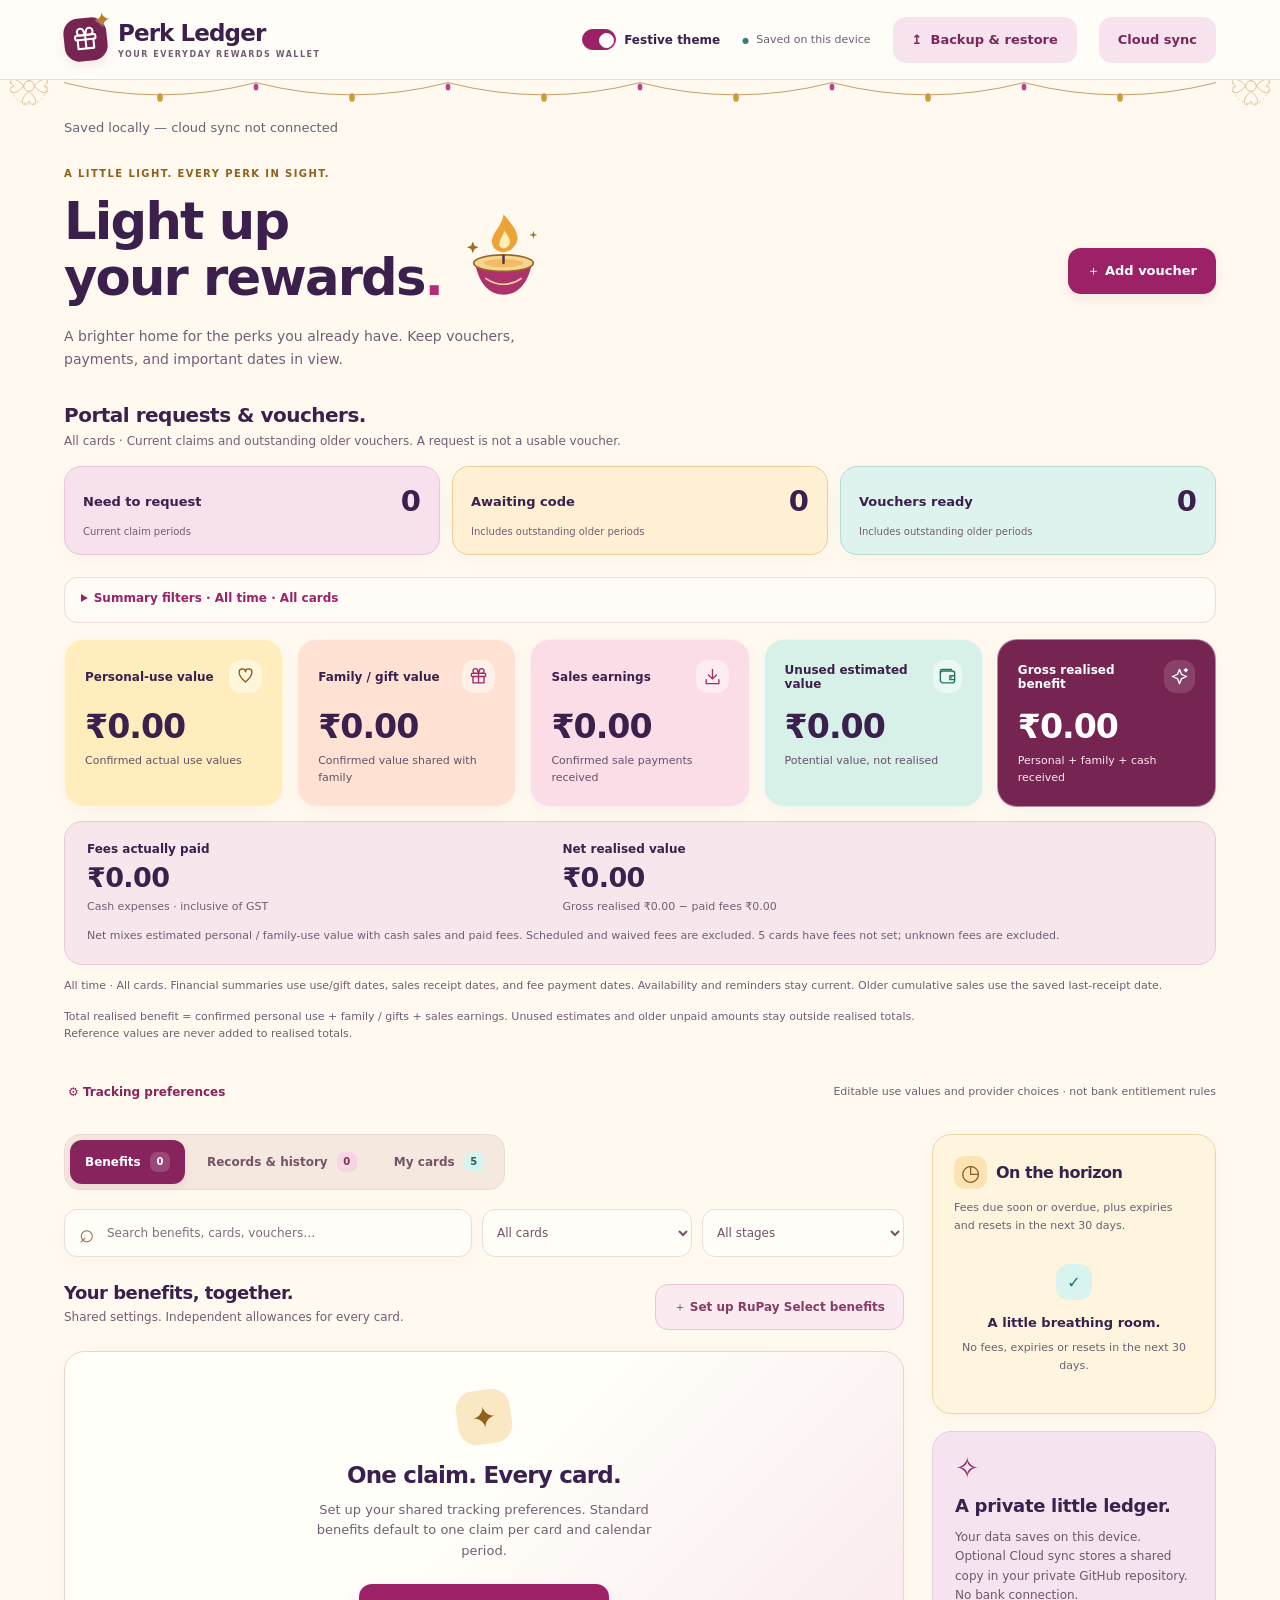
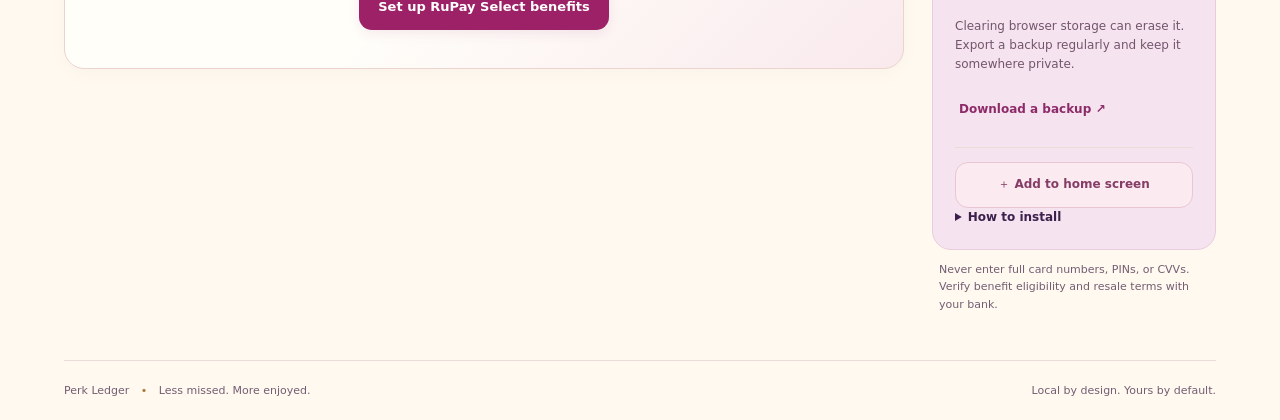
==== commit 8e12e164: "Add home screen installation, gift app icons and private-data-safe offline shell" ====
--- a/index.html
+++ b/index.html
@@ -1,11 +1,14 @@
 <!doctype html>
 <html lang="en" data-theme="festive">
 <head>
-<meta charset="utf-8"><meta name="viewport" content="width=device-width, initial-scale=1">
-<meta name="theme-color" content="#f5f2ff"><meta name="description" content="Your private, browser-based RuPay Select benefits ledger. Track allowances, vouchers and payments.">
+<meta charset="utf-8"><meta name="viewport" content="width=device-width, initial-scale=1, viewport-fit=cover">
+<meta name="theme-color" content="#7438ce"><meta name="description" content="Your private, browser-based RuPay Select benefits ledger. Track allowances, vouchers and payments.">
 <title>Perk Ledger — Your rewards wallet</title>
-<link rel="icon" href="./icon.svg" type="image/svg+xml"><link rel="stylesheet" href="./styles.css"><link rel="stylesheet" href="./festive.css"><link rel="stylesheet" href="./redemptions.css"><link rel="stylesheet" href="./fees.css"><link rel="stylesheet" href="./workflow.css">
-<script type="module" src="./app.mjs"></script>
+<link rel="icon" href="./icon.svg" type="image/svg+xml"><link rel="stylesheet" href="./styles.css"><link rel="stylesheet" href="./festive.css"><link rel="stylesheet" href="./redemptions.css"><link rel="stylesheet" href="./fees.css"><link rel="stylesheet" href="./workflow.css"><link rel="stylesheet" href="./card-art.css">
+<link rel="manifest" href="./manifest.webmanifest">
+<link rel="apple-touch-icon" href="./assets/app/apple-touch-icon.png">
+<meta name="apple-mobile-web-app-capable" content="yes"><meta name="apple-mobile-web-app-title" content="Perk Ledger"><meta name="apple-mobile-web-app-status-bar-style" content="default">
+<script type="module" src="./app.mjs"></script><script type="module" src="./install.mjs"></script>
 </head>
 <body>
 <header class="topbar"><a href="./" class="brand"><span class="brand-icon" aria-hidden="true"><svg viewBox="0 0 24 24" fill="none" stroke="currentColor" stroke-width="1.8" stroke-linecap="round" stroke-linejoin="round"><rect x="3" y="8" width="18" height="4" rx="1"/><path d="M5 12v8h14v-8M12 8v12M12 8H8a3 3 0 1 1 3-3Zm0 0h4a3 3 0 1 0-3-3Z"/></svg><span>✦</span></span><span>Perk Ledger<small>YOUR EVERYDAY REWARDS WALLET</small></span></a><div class="header-right"><div class="theme-setting"><label class="theme-toggle"><input type="checkbox" id="festive-theme" role="switch" checked><span>Festive theme</span></label><span id="theme-notice" role="status"></span></div><span id="save-state" role="status">Saved on this device</span><button class="button subtle" data-action="backup">↥ <span>Backup & restore</span></button></div></header>
@@ -21,7 +24,7 @@
 <div class="toolbar"><label class="search"><span aria-hidden="true">⌕</span><input id="search" type="search" placeholder="Search benefits, cards, vouchers…" aria-label="Search"></label><select id="card-filter" aria-label="Filter by card"></select><select id="workflow-filter" aria-label="Filter by workflow stage"><option value="">All stages</option><option value="not requested">Not requested</option><option value="requested">Requested · awaiting code</option><option value="voucher ready">Voucher ready</option><option value="completed">Completed outcomes</option><option value="expired">Expired vouchers</option><option value="needs review">Needs review</option></select><select id="status-filter" aria-label="Filter by status" hidden><option value="">All statuses</option><option>used personally</option><option>gifted to family</option><option>sold</option><option value="review">Needs review</option><option>expired</option></select></div>
 <div class="section-heading"><div><h2 id="section-title">Your benefit collection</h2><p class="muted" id="section-description">Set the rules once. Keep track of every period.</p></div><button id="section-add" class="button outline" data-action="add-benefit">＋ Add benefit</button></div>
 <div id="content"></div>
-</section><aside><section class="side-panel"><div class="side-title"><span class="small-icon" aria-hidden="true">◷</span><h2>On the horizon</h2></div><p class="muted">Fees due soon or overdue, plus expiries and resets in the next 30 days.</p><div id="upcoming"></div></section><section class="privacy"><span class="small-icon" aria-hidden="true">✧</span><h3>A private little ledger.</h3><p>Your data saves on this device. Optional Cloud sync stores a shared copy in your private GitHub repository. No bank connection.</p><p>Clearing browser storage can erase it. Export a backup regularly and keep it somewhere private.</p><button class="text-button" data-action="export">Download a backup ↗</button></section><p class="aside-note">Never enter full card numbers, PINs, or CVVs. Verify benefit eligibility and resale terms with your bank.</p></aside></div>
+</section><aside><section class="side-panel"><div class="side-title"><span class="small-icon" aria-hidden="true">◷</span><h2>On the horizon</h2></div><p class="muted">Fees due soon or overdue, plus expiries and resets in the next 30 days.</p><div id="upcoming"></div></section><section class="privacy"><span class="small-icon" aria-hidden="true">✧</span><h3>A private little ledger.</h3><p>Your data saves on this device. Optional Cloud sync stores a shared copy in your private GitHub repository. No bank connection.</p><p>Clearing browser storage can erase it. Export a backup regularly and keep it somewhere private.</p><button class="text-button" data-action="export">Download a backup ↗</button><div class="install-section"><button type="button" id="install-app" class="button outline">＋ Add to home screen</button><p id="install-status" role="status"></p><details id="install-help"><summary>How to install</summary><p>iPhone / iPad: open this site in Safari, tap Share → Add to Home Screen, enable Open as Web App if shown, then Add.</p><p>Android: open in Chrome, then choose Install app or Add to Home screen from the menu.</p><p>Open the installed app and check your records. If they appear empty, connect Cloud sync and load your cloud copy, or import a backup. Keep a backup before switching.</p></details></div></section><p class="aside-note">Never enter full card numbers, PINs, or CVVs. Verify benefit eligibility and resale terms with your bank.</p></aside></div>
 <footer><span>Perk Ledger <span class="dot">•</span> Less missed. More enjoyed.</span><span>Local by design. Yours by default.</span></footer>
 </main>
 <dialog id="editor"><form id="editor-form"><div class="dialog-heading"><div><p class="eyebrow" id="dialog-kicker">YOUR LEDGER</p><h2 id="dialog-title"></h2></div><button type="button" class="icon-button" data-action="close" aria-label="Close dialog">×</button></div><div id="dialog-body"></div><p id="form-error" role="alert" class="form-error"></p><div id="dialog-actions" class="dialog-actions"><button type="button" class="button subtle" data-action="close">Cancel</button><button class="button primary" type="submit">Save changes</button></div></form></dialog>
--- a/styles.css
+++ b/styles.css
@@ -364,3 +364,6 @@
 @media (prefers-reduced-motion: no-preference) {
   .button:active, .tabs button:active { transform: scale(.98); }
 }
+
+.install-section{margin-top:16px;padding-top:14px;border-top:1px solid var(--line);}.install-section .button{width:100%;font-size:12px;}.install-section details{font-size:12px;line-height:1.6;}.install-section summary{cursor:pointer;font-weight:700;}.install-section [role=status]:empty{display:none;}
+@media(display-mode:standalone){body{padding-top:env(safe-area-inset-top);padding-bottom:env(safe-area-inset-bottom);}}
--- a/card-art.css
+++ b/card-art.css
@@ -0,0 +1,53 @@
+/* Artwork is rendered without editing bank product images. */
+.card-product-art { height: 252px; display:flex; align-items:center; justify-content:center; position:relative; overflow:hidden; background:linear-gradient(135deg,#f0eafa,#fffaf0); border:1px solid #ded5e9; border-radius:22px 22px 0 0; }
+.card-product-art img { display:block; max-width:90%; max-height:224px; object-fit:contain; filter:drop-shadow(0 7px 9px #17102e35); }
+.card-product-art.art-canara img { width:220px; max-width:none; max-height:none; transform:rotate(90deg); }
+.card-product-art.art-utkarsh img { width:528px; height:276px; max-width:none; max-height:none; position:absolute; left:calc(50% - 264px); top:calc(50% - 138px); object-fit:fill; filter:none; }
+.card-product-art.art-utkarsh { background:#110b36; }
+.card-product-art.art-utkarsh::after { content:''; position:absolute; inset:0; box-shadow:inset 0 0 36px #110b3655; pointer-events:none; }
+.has-product-art .bank-card { border-radius:0 0 22px 22px; }
+.has-product-art .wallet-symbols, .has-product-art .bank-card-heading .select-label { display:none; }
+.has-product-art .bank-card { padding-top:16px; }
+.has-product-art .bank-card-heading { margin-bottom:12px; }
+.has-product-art .masked-digits { margin-bottom:12px; }
+.card-row-name { display:flex; align-items:center; gap:9px; }
+.card-row-thumb { position:relative; display:inline-flex; width:40px; height:40px; align-items:center; justify-content:center; flex-shrink:0; overflow:hidden; border-radius:7px; background:#efebf8; }
+.card-row-thumb img { max-width:100%; max-height:100%; object-fit:contain; }
+.card-row-thumb.art-canara img { width:36px; max-width:none; max-height:none; transform:rotate(90deg); }
+.card-row-thumb.art-utkarsh img { width:110px; height:auto; max-width:none; max-height:none; flex-shrink:0; }
+[data-theme="festive"] .card-product-art { background-color:#fff2d9; border-color:#e9ceb1; }
+@media(max-width:480px) { .card-product-art { height:238px; } }
+
+/* Compact wallet: one artwork/identity area and a small utility footer. */
+.compact-wallet { border:1px solid var(--line); border-radius:22px; overflow:hidden; align-self:start; background:var(--surface,#fff); }
+.wallet-top { display:grid; grid-template-columns:110px minmax(0,1fr); gap:18px; align-items:center; padding:18px; min-height:192px; background:linear-gradient(125deg,#f0eafa,#fffaf0); }
+.wallet-art-slot { height:164px; min-width:0; display:flex; align-items:center; justify-content:center; overflow:hidden; border-radius:12px; }
+.compact-wallet .card-product-art { border:0; border-radius:0; height:164px; width:110px; background:transparent; overflow:hidden; }
+.compact-wallet .card-product-art img { max-height:160px; max-width:108px; filter:drop-shadow(0 4px 5px #17102e28); }
+.compact-wallet .card-product-art.art-canara img { width:160px; max-width:none; max-height:none; }
+.compact-wallet .card-product-art.art-utkarsh img { width:384px; height:201px; max-width:none; max-height:none; left:calc(50% - 192px);top:calc(50% - 100.5px); }
+.wallet-identity { min-width:0; }
+.wallet-product-tag { display:block; font-size:10px; font-weight:800; letter-spacing:1px; text-transform:uppercase; color:var(--muted); margin-bottom:8px; }
+.wallet-identity h3 { font-size:22px; line-height:1.2; margin:0 0 8px; overflow-wrap:anywhere; }
+.wallet-nickname { font-size:12px; color:var(--muted); margin:0 0 12px; overflow-wrap:anywhere; }
+.wallet-last4 { font:700 15px ui-monospace,monospace; margin:0; }
+.wallet-compact-footer { display:flex; align-items:center; justify-content:space-between; gap:10px; padding:12px 18px; border-top:1px solid var(--line); }
+.wallet-holder { display:block; font-size:14px; font-weight:800; overflow-wrap:anywhere; }
+.wallet-benefit-count { display:block; font-size:11px; margin-top:3px; color:var(--muted); }
+.compact-wallet .card-fees { border-left:0; border-right:0; border-bottom:0; border-top:1px solid var(--line); border-radius:0; padding:12px 18px; }
+.card-picker { border:0; padding:0; margin:16px 0 24px; min-width:0; }
+.card-picker legend { font-weight:800; margin-bottom:12px; }
+.card-picker-grid { display:grid; grid-template-columns:repeat(5,minmax(0,1fr));gap:10px; }
+.card-choice { position:relative; cursor:pointer; min-width:0; }
+.card-choice input { position:absolute; top:8px; left:8px; width:16px; height:16px; z-index:1; accent-color:#713be6; }
+.card-choice-preview { display:flex; flex-direction:column; align-items:center; gap:8px; border:2px solid var(--line);border-radius:14px;padding:28px 6px 10px; background:#fff; font-size:12px;text-align:center; }
+.card-choice input:checked + .card-choice-preview { border-color:#713be6;background:#f0eaff;box-shadow:0 0 0 1px #713be6; }
+.card-choice input:focus-visible + .card-choice-preview { outline:3px solid #a98bdd; outline-offset:3px; }
+.card-choice-art { display:flex; align-items:center; justify-content:center; position:relative; width:60px;height:90px;overflow:hidden; }
+.card-choice-art img { max-width:58px; max-height:88px; object-fit:contain; }
+.card-choice-art.art-canara img { width:88px;max-width:none;max-height:none;transform:rotate(90deg); }
+.card-choice-art.art-utkarsh img { position:absolute;width:212px;height:111px;max-width:none;max-height:none;left:calc(50% - 106px);top:calc(50% - 55.5px); }
+.generic-card-art { display:flex;align-items:center;justify-content:center;width:58px;height:88px;border-radius:9px;background:linear-gradient(135deg,#4b237a,#986ad4);color:white;font-size:30px; }
+[data-theme="festive"] .wallet-top { background:linear-gradient(125deg,#f5e5f3,#fff3d3); }
+[data-theme="festive"] .card-choice input:checked + .card-choice-preview { border-color:#a12c74;background:#fff0f6; }
+@media(max-width:600px){.card-picker-grid{grid-template-columns:repeat(3,minmax(0,1fr));}.wallet-top{gap:14px;padding:14px;}.wallet-identity h3{font-size:20px;}.wallet-compact-footer{padding:10px 14px;}}
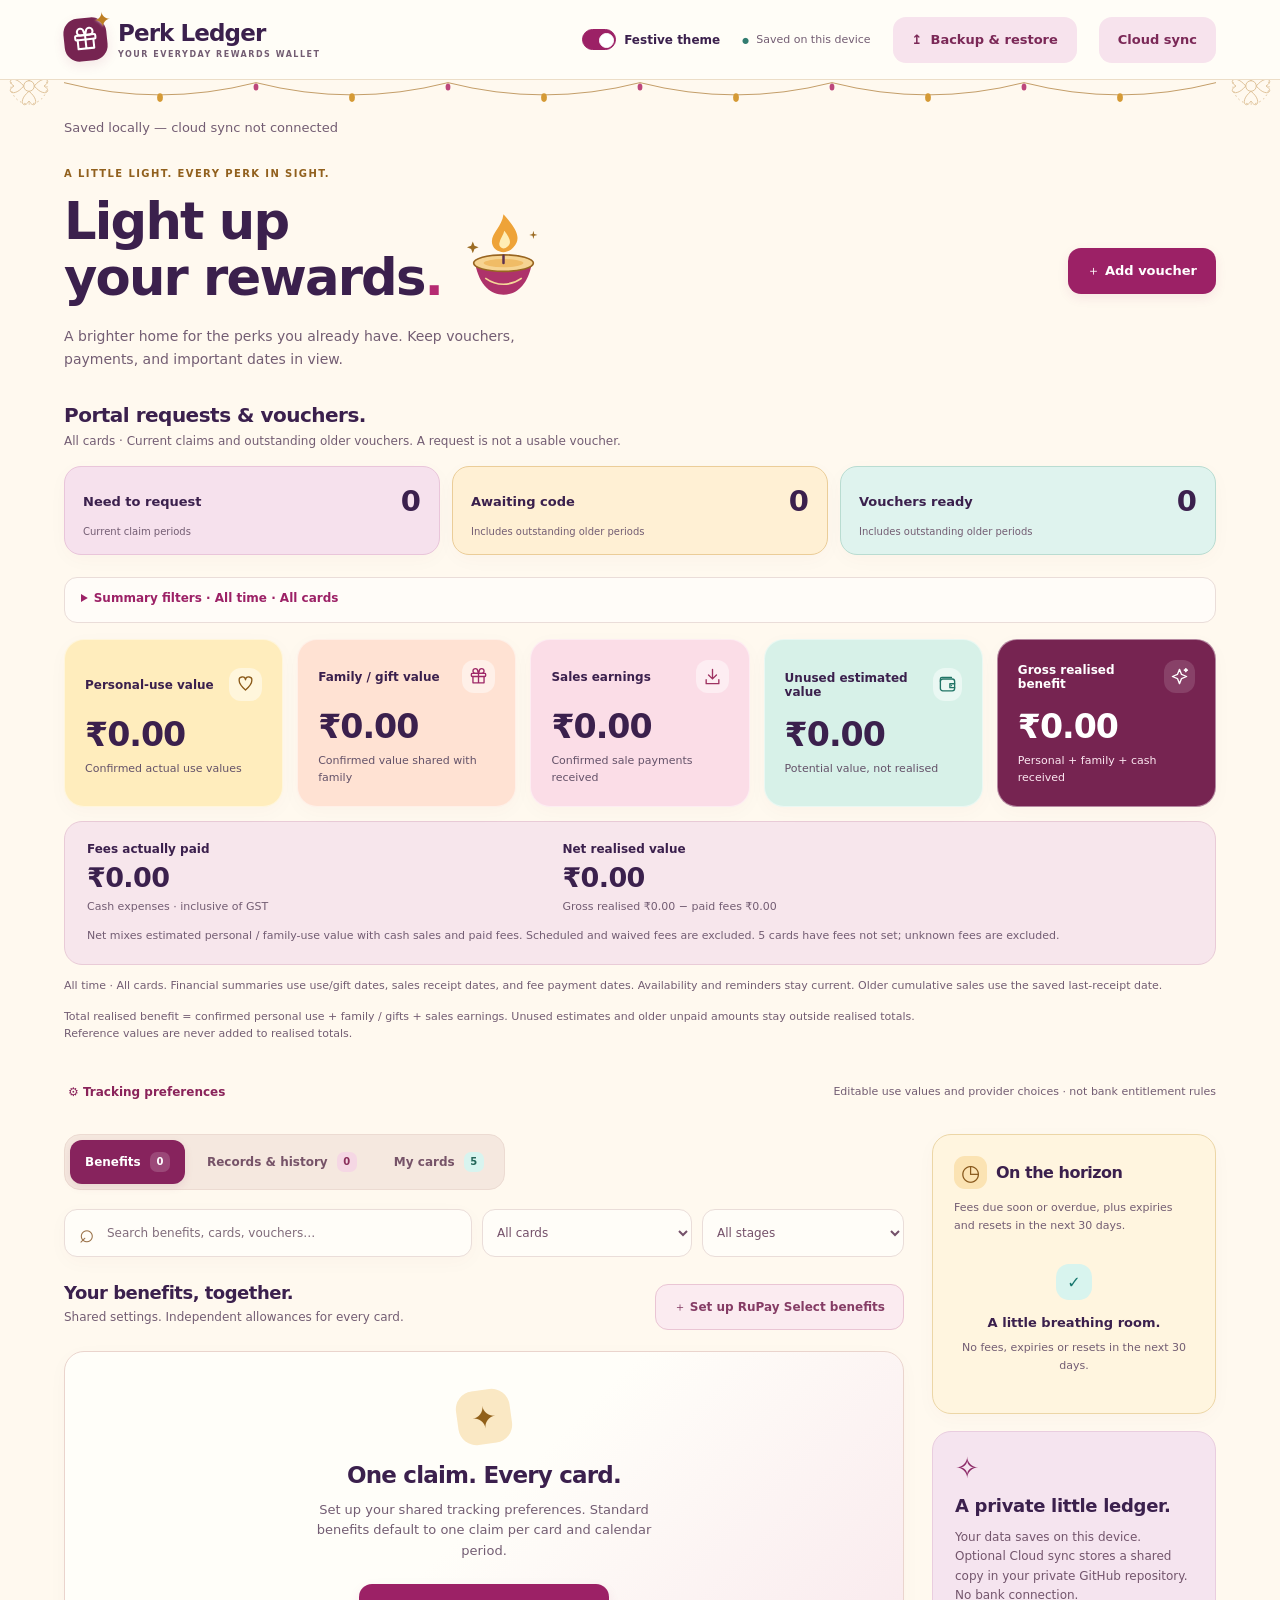
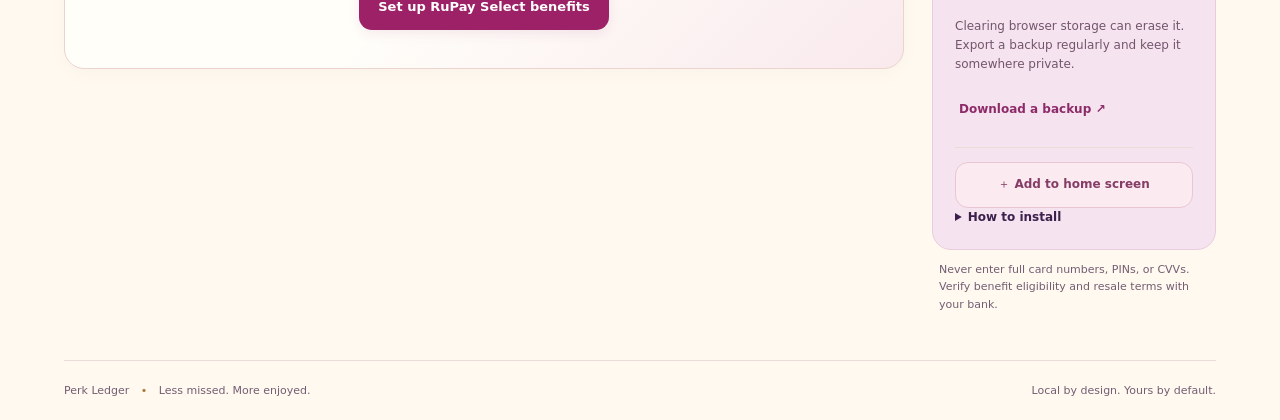
==== commit 0ec68e2e: "Add filtered record breakdowns to all benefit summary cards" ====
--- a/index.html
+++ b/index.html
@@ -27,6 +27,13 @@
 </section><aside><section class="side-panel"><div class="side-title"><span class="small-icon" aria-hidden="true">◷</span><h2>On the horizon</h2></div><p class="muted">Fees due soon or overdue, plus expiries and resets in the next 30 days.</p><div id="upcoming"></div></section><section class="privacy"><span class="small-icon" aria-hidden="true">✧</span><h3>A private little ledger.</h3><p>Your data saves on this device. Optional Cloud sync stores a shared copy in your private GitHub repository. No bank connection.</p><p>Clearing browser storage can erase it. Export a backup regularly and keep it somewhere private.</p><button class="text-button" data-action="export">Download a backup ↗</button><div class="install-section"><button type="button" id="install-app" class="button outline">＋ Add to home screen</button><p id="install-status" role="status"></p><details id="install-help"><summary>How to install</summary><p>iPhone / iPad: open this site in Safari, tap Share → Add to Home Screen, enable Open as Web App if shown, then Add.</p><p>Android: open in Chrome, then choose Install app or Add to Home screen from the menu.</p><p>Open the installed app and check your records. If they appear empty, connect Cloud sync and load your cloud copy, or import a backup. Keep a backup before switching.</p></details></div></section><p class="aside-note">Never enter full card numbers, PINs, or CVVs. Verify benefit eligibility and resale terms with your bank.</p></aside></div>
 <footer><span>Perk Ledger <span class="dot">•</span> Less missed. More enjoyed.</span><span>Local by design. Yours by default.</span></footer>
 </main>
+<dialog id="workflow-browser" aria-labelledby="workflow-browser-title" class="workflow-browser">
+<header class="workflow-browser-heading"><div><p class="eyebrow">YOUR PERKS</p><h2 id="workflow-browser-title">Your benefits</h2><p id="workflow-browser-caption" class="muted"></p></div><button type="button" class="icon-button" data-action="workflow-close" aria-label="Close status screen">×</button></header>
+<div class="workflow-browser-body"><nav id="workflow-browser-tabs" class="workflow-browser-tabs" aria-label="Request and voucher stages"></nav>
+<div class="workflow-browser-filters"><label class="field">Benefit category<select id="workflow-browser-category"><option value="">All categories</option></select></label><label class="field">Card<select id="workflow-browser-card"><option value="">All cards</option></select></label><label class="field">Sort within category<select id="workflow-browser-sort"><option value="date">Next deadline / oldest request</option><option value="card">Card name</option></select></label></div>
+<p id="workflow-browser-count" role="status" class="muted"></p><div id="workflow-browser-results"></div></div>
+<footer class="workflow-browser-footer"><button type="button" class="button subtle" data-action="workflow-close">Close</button></footer></dialog>
+<dialog id="summary-browser" class="workflow-browser" aria-labelledby="summary-browser-title"><header class="workflow-browser-heading"><div><p class="eyebrow">BEHIND YOUR TOTAL</p><h2 id="summary-browser-title"></h2><p id="summary-browser-caption" class="muted"></p></div><button type="button" class="icon-button" data-action="summary-close" aria-label="Close summary breakdown">×</button></header><div class="workflow-browser-body"><div class="summary-breakdown-total"><strong id="summary-browser-total"></strong><span id="summary-browser-count"></span></div><p id="summary-browser-note" class="muted"></p><div id="summary-browser-results"></div></div><footer class="workflow-browser-footer"><button type="button" class="button subtle" data-action="summary-close">Close</button></footer></dialog>
 <dialog id="editor"><form id="editor-form"><div class="dialog-heading"><div><p class="eyebrow" id="dialog-kicker">YOUR LEDGER</p><h2 id="dialog-title"></h2></div><button type="button" class="icon-button" data-action="close" aria-label="Close dialog">×</button></div><div id="dialog-body"></div><p id="form-error" role="alert" class="form-error"></p><div id="dialog-actions" class="dialog-actions"><button type="button" class="button subtle" data-action="close">Cancel</button><button class="button primary" type="submit">Save changes</button></div></form></dialog>
 <div id="toast" class="toast" role="status" hidden><span id="toast-message"></span><span id="celebration" class="celebration"></span></div>
 </body></html>
--- a/styles.css
+++ b/styles.css
@@ -367,3 +367,20 @@
 
 .install-section{margin-top:16px;padding-top:14px;border-top:1px solid var(--line);}.install-section .button{width:100%;font-size:12px;}.install-section details{font-size:12px;line-height:1.6;}.install-section summary{cursor:pointer;font-weight:700;}.install-section [role=status]:empty{display:none;}
 @media(display-mode:standalone){body{padding-top:env(safe-area-inset-top);padding-bottom:env(safe-area-inset-bottom);}}
+
+/* Sync is a bounded, scrolling phone sheet with actions always in view. */
+.sync-dialog{padding:0!important;width:min(520px,calc(100vw - 24px));max-width:calc(100vw - 24px);overflow:hidden;margin:auto;}
+.sync-dialog form{display:flex;flex-direction:column;max-height:inherit;min-height:0;overflow:hidden;}
+.sync-heading{display:flex;align-items:center;justify-content:space-between;gap:12px;padding:18px 20px 12px;flex-shrink:0;border-bottom:1px solid var(--line);}
+.sync-heading h2{font-size:25px;line-height:1.2;margin:0;}.sync-heading p{font-size:12px;color:var(--muted);margin:5px 0 0;}.sync-heading .icon-button{width:40px;height:40px;flex-shrink:0;}
+.sync-body{padding:14px 20px;overflow-y:auto;overflow-x:hidden;min-height:0;overscroll-behavior:contain;-webkit-overflow-scrolling:touch;}
+.sync-intro{font-size:13px;margin:0 0 16px;line-height:1.5;}.sync-body .field{display:flex;flex-direction:column;gap:7px;font-size:13px;margin-bottom:14px;}.sync-body .field input{box-sizing:border-box;min-width:0;width:100%;font-size:16px;min-height:46px;}
+.sync-remember{display:flex;gap:10px;align-items:flex-start;font-size:13px;line-height:1.4;}.sync-remember input{flex:0 0 20px;width:20px;height:20px;margin:0;accent-color:#7438ce;}.sync-remember small{display:block;color:var(--muted);font-size:11px;margin-top:3px;}
+.sync-message{font-size:13px;line-height:1.5;overflow-wrap:anywhere;margin:14px 0;}.sync-help{font-size:12px;line-height:1.6;}.sync-help summary{cursor:pointer;color:var(--muted);}
+.sync-actions{display:grid;grid-template-columns:repeat(2,minmax(0,1fr));gap:8px;flex-shrink:0;border-top:1px solid var(--line);padding:12px 20px max(12px,env(safe-area-inset-bottom));background:inherit;}.sync-actions button{min-width:0;white-space:normal;font-size:13px;min-height:43px;padding:10px 8px;line-height:1.3;}.sync-actions [data-command=connect]{grid-column:1/-1;min-height:47px;}
+@media(max-width:480px){.sync-dialog{border-radius:20px;}.sync-heading{padding:14px 16px 10px;}.sync-heading h2{font-size:23px;}.sync-body{padding:12px 16px;}.sync-actions{padding-left:16px;padding-right:16px;}}
+@media(max-height:500px){.sync-heading{padding-top:8px;padding-bottom:8px;}.sync-heading p{display:none;}.sync-actions{grid-template-columns:repeat(3,minmax(0,1fr));padding-top:8px;padding-bottom:8px;gap:6px;}.sync-actions [data-command=connect]{grid-column:auto;}.sync-actions button{min-height:40px;}.sync-body{padding-top:8px;padding-bottom:8px;}}
+
+.card-fee-editor{margin:24px 0;border:1px solid var(--line);border-radius:18px;padding:18px}.card-fee-editor summary{font-weight:700;cursor:pointer;padding:8px 0}.card-fee-editor[open] summary{margin-bottom:16px}.template-selection label{min-height:44px;align-items:center}.card-fee-editor .form-note{overflow-wrap:anywhere}
+
+.app-update-status{padding:10px 14px;border:1px solid var(--line);border-radius:12px;background:var(--paper);font-size:13px;color:var(--ink);}
--- a/workflow.css
+++ b/workflow.css
@@ -36,3 +36,23 @@
  .portal-card-details>summary{font-size:10px;line-height:1.5;}
  .portal-card-details[open]{grid-column:1/-1;grid-row:3;max-width:none;justify-self:stretch;}
 }
+
+/* Focused status screens keep actions visible without changing ledger filters. */
+.workflow-browser{padding:0;width:min(950px,calc(100vw - 24px));max-width:none;max-height:calc(100dvh - 24px);overflow:hidden;}
+.workflow-browser[open]{display:flex;flex-direction:column;}
+.workflow-browser-heading{display:flex;align-items:flex-start;justify-content:space-between;gap:16px;padding:24px;border-bottom:1px solid var(--line);flex-shrink:0;}
+.workflow-browser-heading h2{font-size:27px;margin:4px 0 8px;}.workflow-browser-heading .muted{font-size:13px;margin:0;}.workflow-browser-heading .icon-button{flex-shrink:0;}
+.workflow-browser-body{padding:20px 24px;overflow-y:auto;min-height:0;overscroll-behavior:contain;}
+.workflow-browser-tabs{display:grid;grid-template-columns:repeat(3,minmax(0,1fr));gap:8px;margin-bottom:20px;}.workflow-browser-tabs .button{white-space:normal;font-size:12px;padding:12px 10px;min-width:0;}.workflow-browser-tabs span{display:inline-block;margin-left:6px;}
+.workflow-browser-filters{display:grid;grid-template-columns:repeat(3,minmax(0,1fr));gap:12px;}.workflow-browser-filters .field{min-width:0;font-size:12px;}.workflow-browser-filters select{min-width:0;width:100%;font-size:13px;}
+.workflow-category{margin:16px 0;padding:20px;}.workflow-category .category-title{display:flex;align-items:center;gap:12px;}.workflow-category h3{font-size:20px;}.workflow-card-identity{font-size:12px;color:var(--muted);margin:6px 0;overflow-wrap:anywhere;}
+.workflow-code{display:grid;gap:5px;background:var(--paper);border:1px dashed var(--line);border-radius:10px;padding:12px;margin:10px 0;}.workflow-code small{font-size:10px;color:var(--muted);}.workflow-code strong{font-family:ui-monospace,monospace;overflow-wrap:anywhere;word-break:break-word;font-size:15px;}
+.workflow-empty{text-align:center;padding:32px 12px;}.workflow-empty>span{font-size:32px;}.workflow-empty h3{font-size:21px;}.workflow-empty p{font-size:13px;}
+.workflow-browser-footer{display:flex;justify-content:flex-end;margin:0;padding:14px 24px;border-top:1px solid var(--line);flex-shrink:0;}.workflow-browser-footer .button{min-width:110px;}
+@media(max-width:600px){.workflow-browser-heading{padding:18px;}.workflow-browser-heading h2{font-size:23px;}.workflow-browser-heading .eyebrow{font-size:10px;}.workflow-browser-body{padding:14px;}.workflow-browser-filters{grid-template-columns:repeat(2,minmax(0,1fr));gap:10px;}.workflow-browser-filters .field:last-child{grid-column:1/-1;}.workflow-browser-filters .field{gap:5px;}.workflow-browser-filters select{padding:10px;min-height:44px;}.workflow-category{padding:14px;}.workflow-category .portal-row{grid-template-columns:1fr;}.workflow-category .portal-row-actions{justify-content:flex-start;max-width:none;}.workflow-browser-tabs .button{font-size:11px;padding:10px 6px;}.workflow-browser-footer{padding:12px 18px;}.workflow-browser-footer .button{width:100%;}}
+
+.metric{text-align:left;color:var(--ink);cursor:pointer;font-family:inherit;}.metric:focus-visible{outline:3px solid var(--violet);outline-offset:3px;}.metric:hover{box-shadow:0 5px 22px #38206f20;}
+.summary-breakdown-total{display:flex;align-items:baseline;justify-content:space-between;flex-wrap:wrap;gap:10px;}.summary-breakdown-total>strong{font-size:32px;letter-spacing:-1px;}.summary-breakdown-total>span,#summary-browser-note{font-size:12px;color:var(--muted);line-height:1.6;}
+.summary-entry{margin:16px 0;}.summary-entry-value{display:flex;justify-content:space-between;align-items:baseline;gap:12px;flex-wrap:wrap;padding:10px 0;font-size:12px;}.summary-entry-value strong{font-size:20px;}.summary-entry .portal-row{border-top:0;padding-top:0;}.summary-entry+.summary-entry{border-top:1px solid var(--line);padding-top:12px;}
+
+.metric.metric-realised{color:#fff;}
